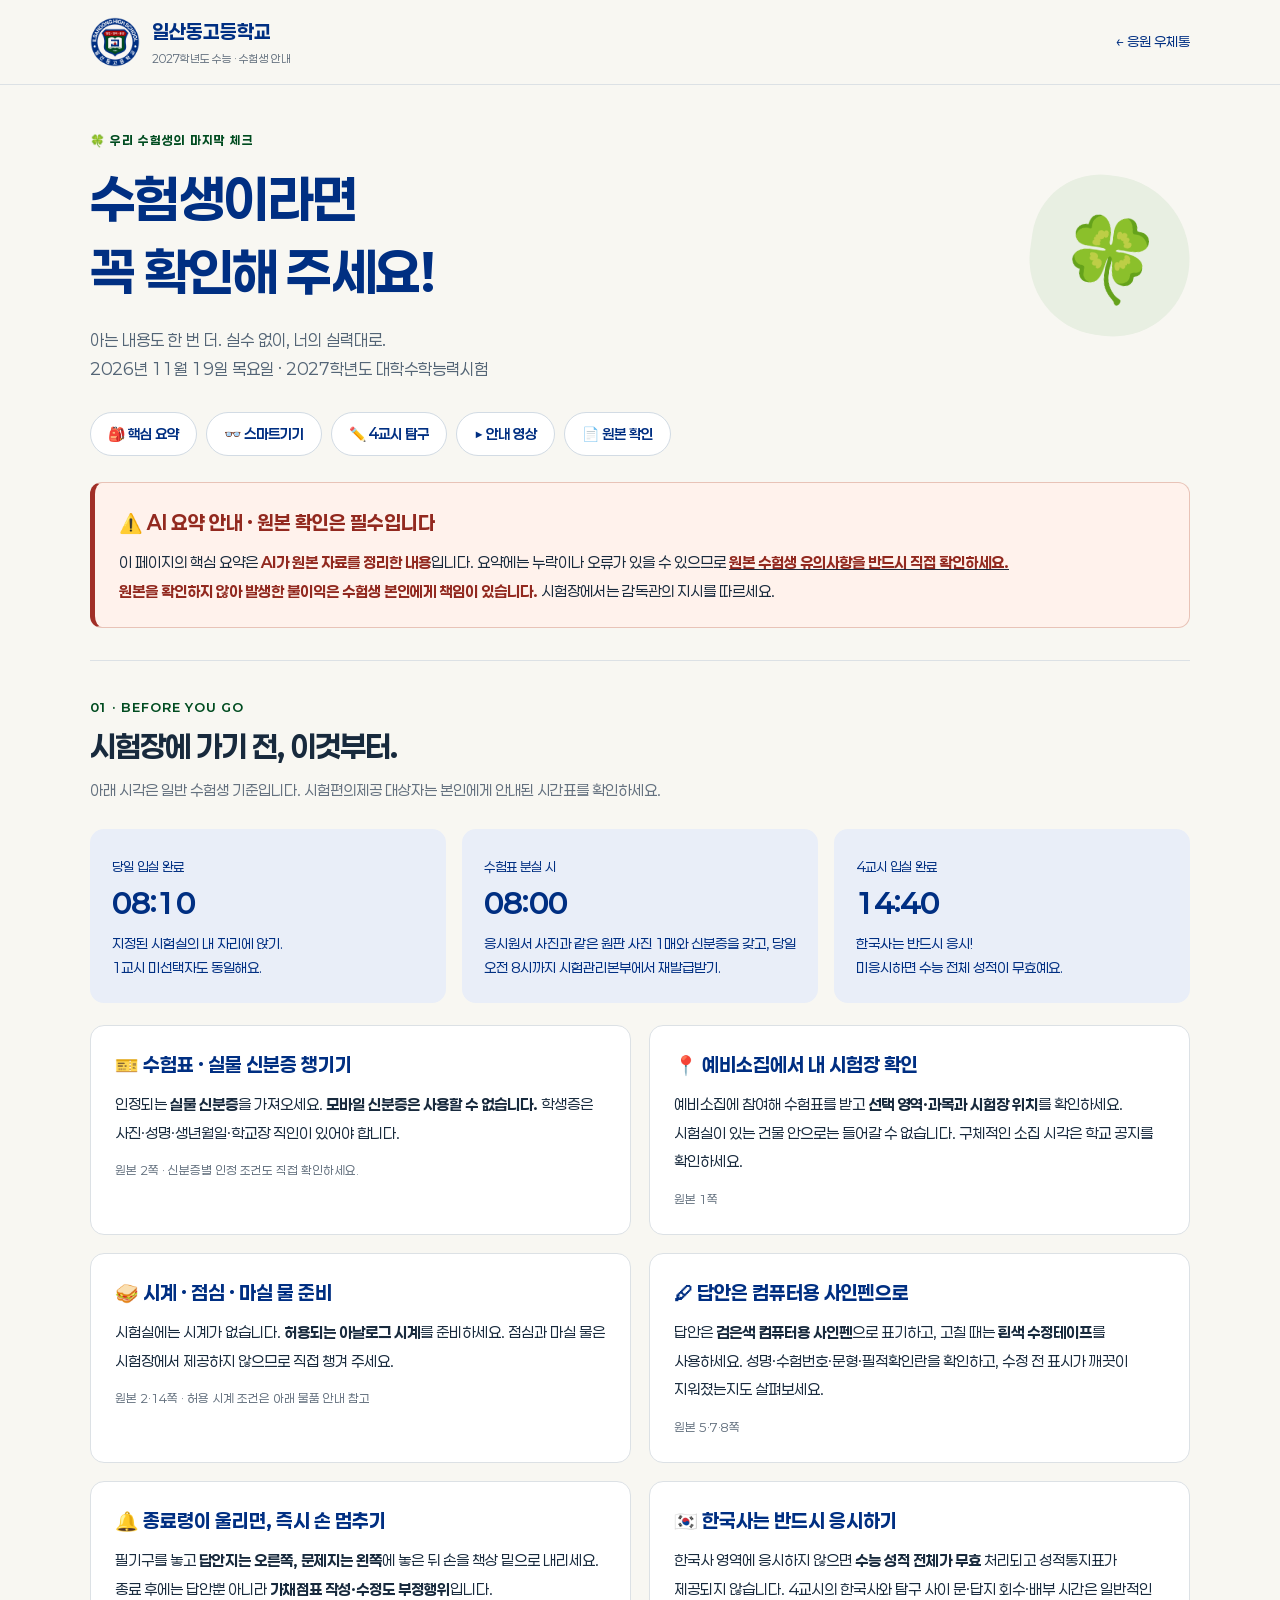
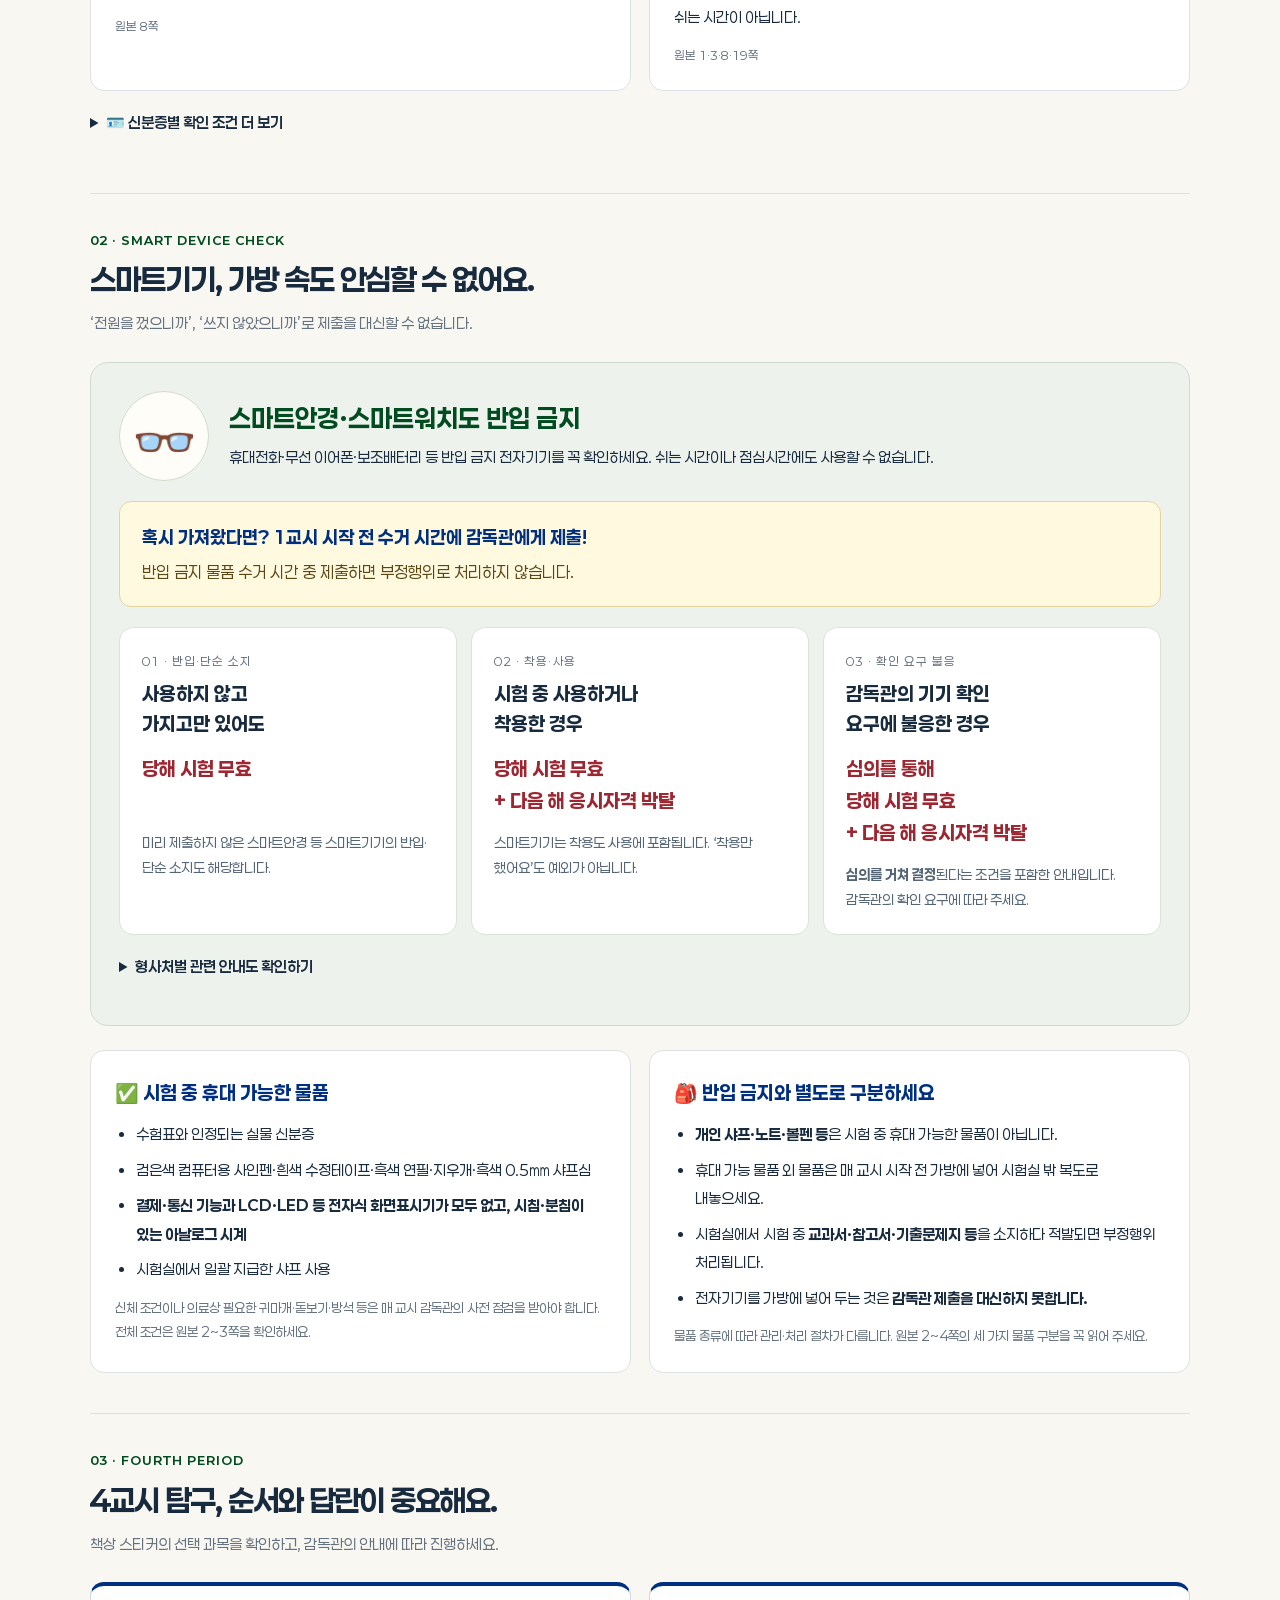
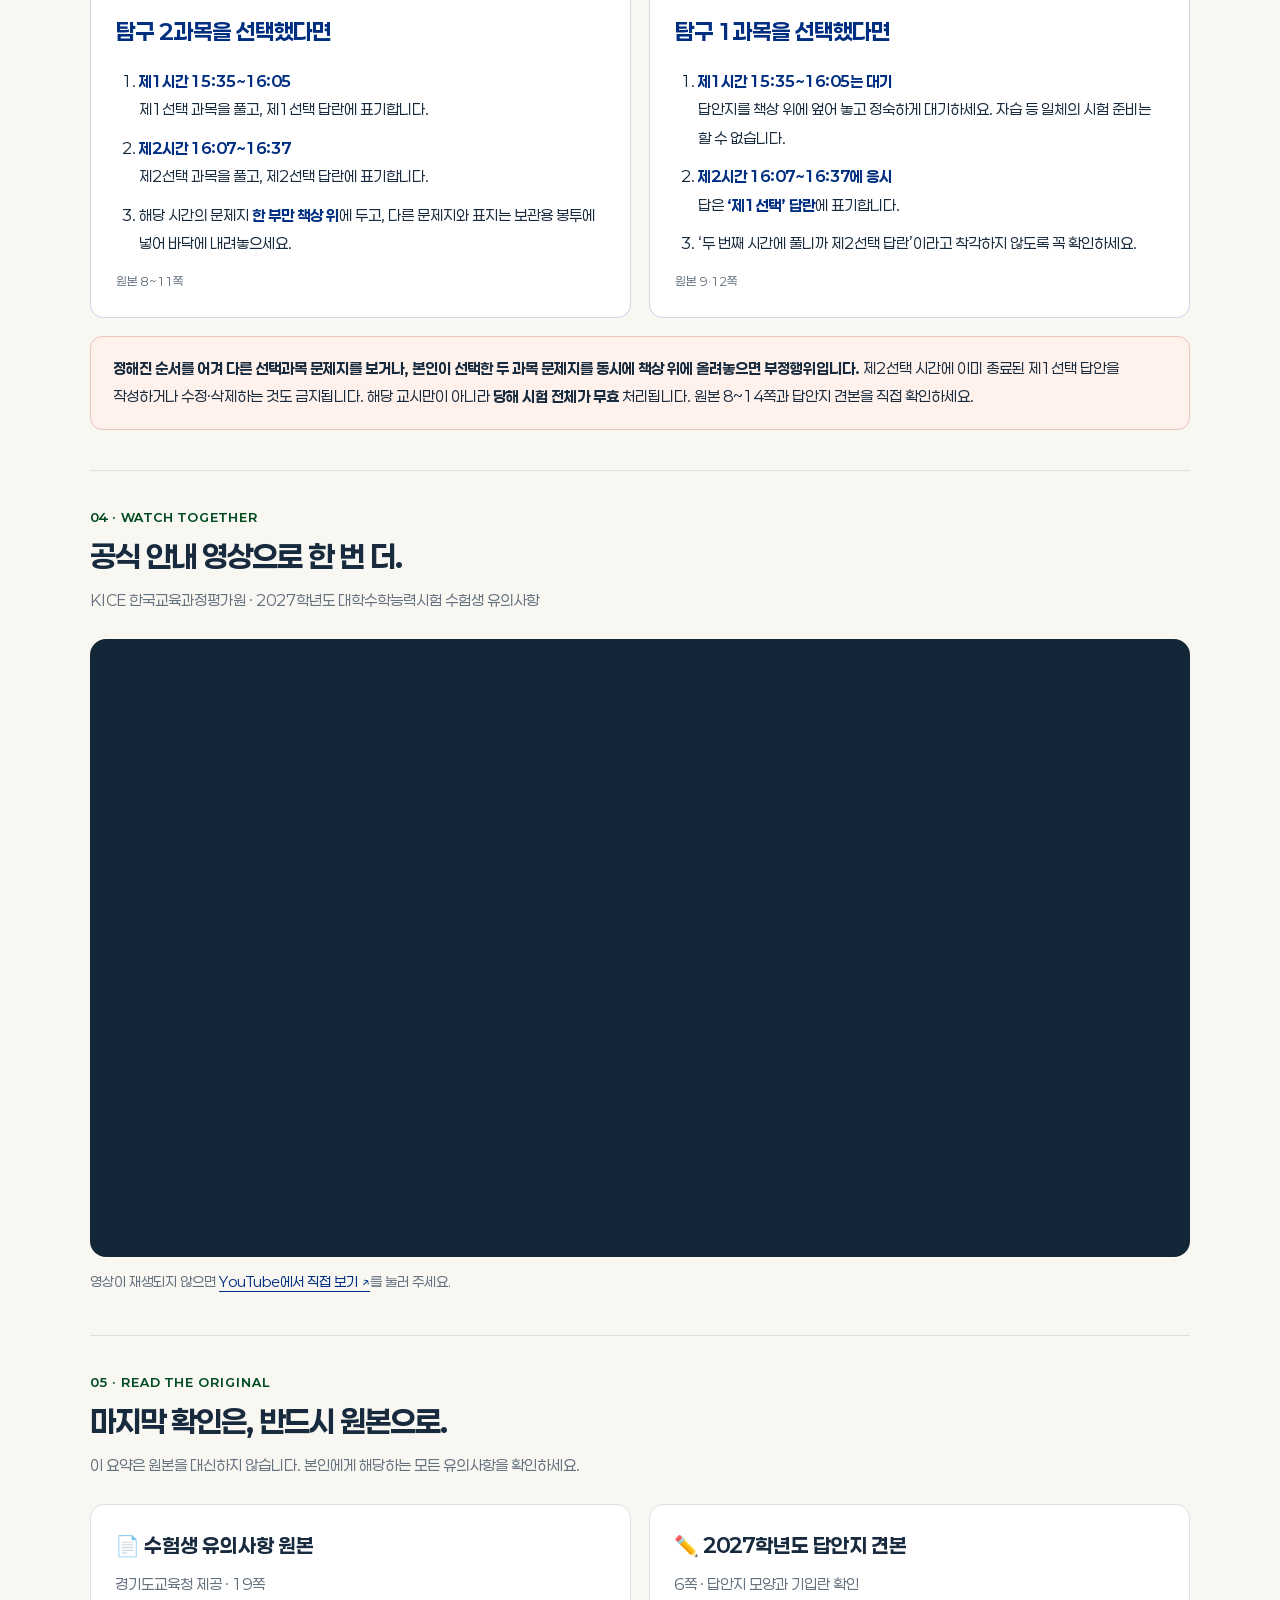
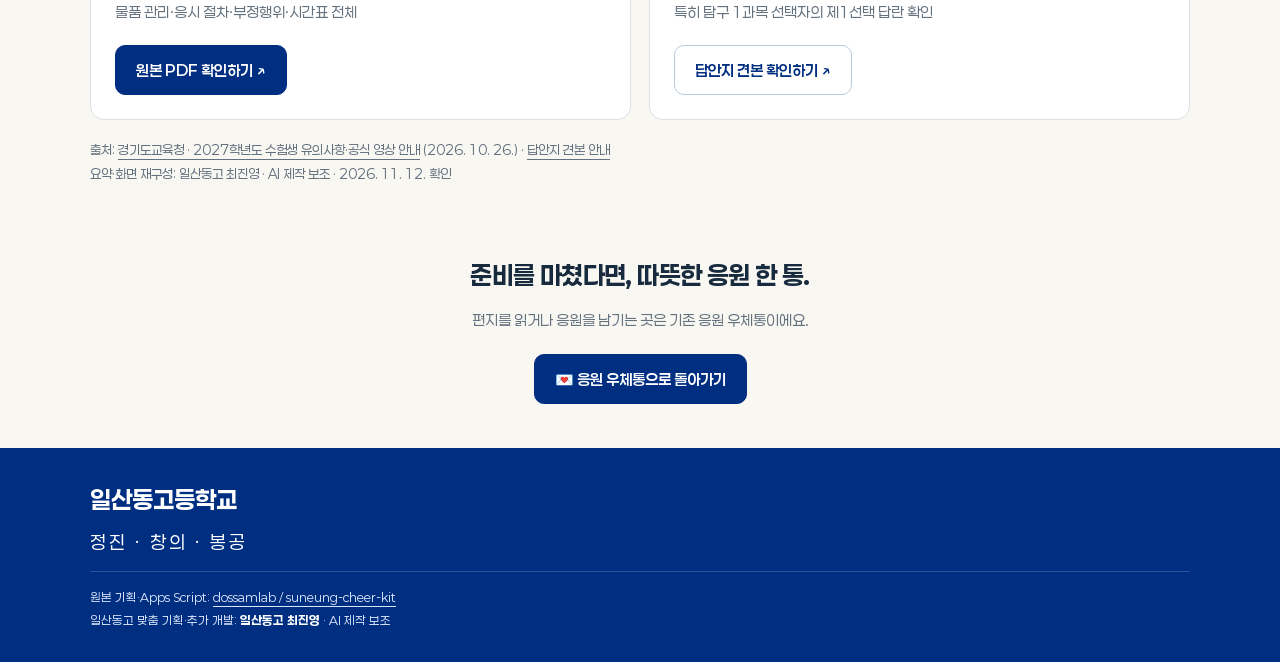
==== exam-guide.html @ 8b26478e "Add student exam precautions and official video Link the homepage to a dedicated student guide with " ====
<!doctype html>
<html lang="ko">
<head>
<meta charset="utf-8"><meta name="viewport" content="width=device-width, initial-scale=1">
<meta name="theme-color" content="#002f82">
<title>수험생이라면 꼭 확인! · 일산동고등학교</title>
<meta name="description" content="2027학년도 수능 핵심 유의사항, 스마트기기 제재 안내, 공식 안내 영상과 원본 자료를 한곳에서 확인하세요.">
<link rel="icon" href="./school-logo.png" type="image/png">
<link rel="stylesheet" href="./assets/fonts.css"><link rel="stylesheet" href="./assets/exam-guide.css">
<link rel="canonical" href="https://lingus12.github.io/isdh_suneung2027/exam-guide.html">
</head>
<body>
<a class="skip" href="#essentials">핵심 유의사항으로 바로 가기</a>
<header><div class="wrap header-inner">
<a class="brand" href="./"><img src="./school-logo.png" width="50" height="50" alt=""><span><strong>일산동고등학교</strong><small>2027학년도 수능 · 수험생 안내</small></span></a>
<a class="back" href="./">← 응원 우체통</a>
</div></header>
<main class="wrap">
<section class="hero" aria-labelledby="guide-title">
<div><p class="eyebrow">🍀 우리 수험생의 마지막 체크</p>
<h1 id="guide-title">수험생이라면<br>꼭 확인해 주세요!</h1>
<p>아는 내용도 한 번 더. 실수 없이, 너의 실력대로.<br>2026년 11월 19일 목요일 · 2027학년도 대학수학능력시험</p></div>
<div class="clover" aria-hidden="true">🍀</div>
</section>
<nav class="jump" aria-label="유의사항 바로가기">
<a href="#essentials">🎒 핵심 요약</a><a href="#devices">👓 스마트기기</a><a href="#inquiry">✏️ 4교시 탐구</a><a href="#video">▶ 안내 영상</a><a href="#originals">📄 원본 확인</a>
</nav>
<aside class="ai-note" role="note">
<h2>⚠️ AI 요약 안내 · 원본 확인은 필수입니다</h2>
<p>이 페이지의 핵심 요약은 <strong>AI가 원본 자료를 정리한 내용</strong>입니다. 요약에는 누락이나 오류가 있을 수 있으므로 <a href="#originals"><strong>원본 수험생 유의사항을 반드시 직접 확인하세요.</strong></a><br>
<strong>원본을 확인하지 않아 발생한 불이익은 수험생 본인에게 책임이 있습니다.</strong> 시험장에서는 감독관의 지시를 따르세요.</p>
</aside>
<section class="section" id="essentials" aria-labelledby="essentials-title">
<div class="section-head"><p class="eyebrow">01 · BEFORE YOU GO</p><h2 id="essentials-title">시험장에 가기 전, 이것부터.</h2><p>아래 시각은 일반 수험생 기준입니다. 시험편의제공 대상자는 본인에게 안내된 시간표를 확인하세요.</p></div>
<div class="time-strip">
<div class="time-card"><small>당일 입실 완료</small><strong>08:10</strong><p>지정된 시험실의 내 자리에 앉기.<br>1교시 미선택자도 동일해요.</p></div>
<div class="time-card"><small>수험표 분실 시</small><strong>08:00</strong><p>응시원서 사진과 같은 원판 사진 1매와 신분증을 갖고, 당일 오전 8시까지 시험관리본부에서 재발급받기.</p></div>
<div class="time-card"><small>4교시 입실 완료</small><strong>14:40</strong><p>한국사는 반드시 응시!<br>미응시하면 수능 전체 성적이 무효예요.</p></div>
</div>
<div class="summary-grid">
<article class="summary-card"><h3>🎫 수험표 · 실물 신분증 챙기기</h3><p>인정되는 <strong>실물 신분증</strong>을 가져오세요. <strong>모바일 신분증은 사용할 수 없습니다.</strong> 학생증은 사진·성명·생년월일·학교장 직인이 있어야 합니다.</p><small class="source">원본 2쪽 · 신분증별 인정 조건도 직접 확인하세요.</small></article>
<article class="summary-card"><h3>📍 예비소집에서 내 시험장 확인</h3><p>예비소집에 참여해 수험표를 받고 <strong>선택 영역·과목과 시험장 위치</strong>를 확인하세요. 시험실이 있는 건물 안으로는 들어갈 수 없습니다. 구체적인 소집 시각은 학교 공지를 확인하세요.</p><small class="source">원본 1쪽</small></article>
<article class="summary-card"><h3>🥪 시계 · 점심 · 마실 물 준비</h3><p>시험실에는 시계가 없습니다. <strong>허용되는 아날로그 시계</strong>를 준비하세요. 점심과 마실 물은 시험장에서 제공하지 않으므로 직접 챙겨 주세요.</p><small class="source">원본 2·14쪽 · 허용 시계 조건은 아래 물품 안내 참고</small></article>
<article class="summary-card"><h3>🖊 답안은 컴퓨터용 사인펜으로</h3><p>답안은 <strong>검은색 컴퓨터용 사인펜</strong>으로 표기하고, 고칠 때는 <strong>흰색 수정테이프</strong>를 사용하세요. 성명·수험번호·문형·필적확인란을 확인하고, 수정 전 표시가 깨끗이 지워졌는지도 살펴보세요.</p><small class="source">원본 5·7·8쪽</small></article>
<article class="summary-card"><h3>🔔 종료령이 울리면, 즉시 손 멈추기</h3><p>필기구를 놓고 <strong>답안지는 오른쪽, 문제지는 왼쪽</strong>에 놓은 뒤 손을 책상 밑으로 내리세요. 종료 후에는 답안뿐 아니라 <strong>가채점표 작성·수정도 부정행위</strong>입니다.</p><small class="source">원본 8쪽</small></article>
<article class="summary-card"><h3>🇰🇷 한국사는 반드시 응시하기</h3><p>한국사 영역에 응시하지 않으면 <strong>수능 성적 전체가 무효</strong> 처리되고 성적통지표가 제공되지 않습니다. 4교시의 한국사와 탐구 사이 문·답지 회수·배부 시간은 일반적인 쉬는 시간이 아닙니다.</p><small class="source">원본 1·3·8·19쪽</small></article>
</div>
<details class="device-detail"><summary>🪪 신분증별 확인 조건 더 보기</summary><p>주민등록증·운전면허증·유효기간 내 청소년증 또는 발급신청확인서·유효기간 내 주민등록증 발급신청확인서 등이 인정됩니다. 여권은 유효기간이 만료되지 않아야 하며, 주민등록번호가 표시되지 않은 여권은 여권정보증명서와 함께 제출해야 합니다. 학생증과 기타 인정 조건은 원본 2쪽을 확인하세요.</p></details>
</section>
<section class="section" id="devices" aria-labelledby="devices-title">
<div class="section-head"><p class="eyebrow">02 · SMART DEVICE CHECK</p><h2 id="devices-title">스마트기기, 가방 속도 안심할 수 없어요.</h2><p>‘전원을 껐으니까’, ‘쓰지 않았으니까’로 제출을 대신할 수 없습니다.</p></div>
<div class="device-box">
<div class="device-lead"><div class="device-icon" aria-hidden="true">👓</div><div><h3>스마트안경·스마트워치도 반입 금지</h3><p>휴대전화·무선 이어폰·보조배터리 등 반입 금지 전자기기를 꼭 확인하세요. 쉬는 시간이나 점심시간에도 사용할 수 없습니다.</p></div></div>
<div class="submit-note"><strong>혹시 가져왔다면? 1교시 시작 전 수거 시간에 감독관에게 제출!</strong>반입 금지 물품 수거 시간 중 제출하면 부정행위로 처리하지 않습니다.</div>
<div class="sanctions">
<article class="sanction"><p class="step">01 · 반입·단순 소지</p><h3>사용하지 않고<br>가지고만 있어도</h3><p class="penalty">당해 시험 무효</p><p>미리 제출하지 않은 스마트안경 등 스마트기기의 반입·단순 소지도 해당합니다.</p></article>
<article class="sanction"><p class="step">02 · 착용·사용</p><h3>시험 중 사용하거나<br>착용한 경우</h3><p class="penalty">당해 시험 무효<br>+ 다음 해 응시자격 박탈</p><p>스마트기기는 착용도 사용에 포함됩니다. ‘착용만 했어요’도 예외가 아닙니다.</p></article>
<article class="sanction"><p class="step">03 · 확인 요구 불응</p><h3>감독관의 기기 확인<br>요구에 불응한 경우</h3><p class="penalty">심의를 통해<br>당해 시험 무효<br>+ 다음 해 응시자격 박탈</p><p><strong>심의를 거쳐 결정</strong>된다는 조건을 포함한 안내입니다. 감독관의 확인 요구에 따라 주세요.</p></article>
</div>
<details class="device-detail"><summary>형사처벌 관련 안내도 확인하기</summary><p>스마트안경·스마트워치 등을 착용하거나 활용하여 부정행위를 한 경우 위계에 의한 공무집행방해 등으로 형사처벌을 받을 수 있으며, 고발·수사의뢰 등 엄정 대응이 예정돼 있습니다. 학교 제공 스마트기기 제재 안내문의 내용을 화면용으로 재구성했습니다.</p></details>
</div>
<div class="items">
<article class="item-panel"><h3>✅ 시험 중 휴대 가능한 물품</h3><ul><li>수험표와 인정되는 실물 신분증</li><li>검은색 컴퓨터용 사인펜·흰색 수정테이프·흑색 연필·지우개·흑색 0.5㎜ 샤프심</li><li><strong>결제·통신 기능과 LCD·LED 등 전자식 화면표시기가 모두 없고, 시침·분침이 있는 아날로그 시계</strong></li><li>시험실에서 일괄 지급한 샤프 사용</li></ul><p class="fine">신체 조건이나 의료상 필요한 귀마개·돋보기·방석 등은 매 교시 감독관의 사전 점검을 받아야 합니다. 전체 조건은 원본 2~3쪽을 확인하세요.</p></article>
<article class="item-panel"><h3>🎒 반입 금지와 별도로 구분하세요</h3><ul><li><strong>개인 샤프·노트·볼펜 등</strong>은 시험 중 휴대 가능한 물품이 아닙니다.</li><li>휴대 가능 물품 외 물품은 매 교시 시작 전 가방에 넣어 시험실 밖 복도로 내놓으세요.</li><li>시험실에서 시험 중 <strong>교과서·참고서·기출문제지 등</strong>을 소지하다 적발되면 부정행위 처리됩니다.</li><li>전자기기를 가방에 넣어 두는 것은 <strong>감독관 제출을 대신하지 못합니다.</strong></li></ul><p class="fine">물품 종류에 따라 관리·처리 절차가 다릅니다. 원본 2~4쪽의 세 가지 물품 구분을 꼭 읽어 주세요.</p></article>
</div>
</section>
<section class="section" id="inquiry" aria-labelledby="inquiry-title">
<div class="section-head"><p class="eyebrow">03 · FOURTH PERIOD</p><h2 id="inquiry-title">4교시 탐구, 순서와 답란이 중요해요.</h2><p>책상 스티커의 선택 과목을 확인하고, 감독관의 안내에 따라 진행하세요.</p></div>
<div class="order-grid">
<article class="order-card"><h3>탐구 2과목을 선택했다면</h3><ol><li><strong>제1시간 15:35~16:05</strong><br>제1선택 과목을 풀고, 제1선택 답란에 표기합니다.</li><li><strong>제2시간 16:07~16:37</strong><br>제2선택 과목을 풀고, 제2선택 답란에 표기합니다.</li><li>해당 시간의 문제지 <strong>한 부만 책상 위</strong>에 두고, 다른 문제지와 표지는 보관용 봉투에 넣어 바닥에 내려놓으세요.</li></ol><small class="source">원본 8~11쪽</small></article>
<article class="order-card"><h3>탐구 1과목을 선택했다면</h3><ol><li><strong>제1시간 15:35~16:05는 대기</strong><br>답안지를 책상 위에 엎어 놓고 정숙하게 대기하세요. 자습 등 일체의 시험 준비는 할 수 없습니다.</li><li><strong>제2시간 16:07~16:37에 응시</strong><br>답은 <strong>‘제1선택’ 답란</strong>에 표기합니다.</li><li>‘두 번째 시간에 풀니까 제2선택 답란’이라고 착각하지 않도록 꼭 확인하세요.</li></ol><small class="source">원본 9·12쪽</small></article>
</div>
<p class="emphasis"><strong>정해진 순서를 어겨 다른 선택과목 문제지를 보거나, 본인이 선택한 두 과목 문제지를 동시에 책상 위에 올려놓으면 부정행위입니다.</strong> 제2선택 시간에 이미 종료된 제1선택 답안을 작성하거나 수정·삭제하는 것도 금지됩니다. 해당 교시만이 아니라 <strong>당해 시험 전체가 무효</strong> 처리됩니다. 원본 8~14쪽과 답안지 견본을 직접 확인하세요.</p>
</section>
<section class="section" id="video" aria-labelledby="video-title">
<div class="section-head"><p class="eyebrow">04 · WATCH TOGETHER</p><h2 id="video-title">공식 안내 영상으로 한 번 더.</h2><p>KICE 한국교육과정평가원 · 2027학년도 대학수학능력시험 수험생 유의사항</p></div>
<div class="video-wrap"><iframe src="https://www.youtube-nocookie.com/embed/2pzVNJaFsfQ" title="한국교육과정평가원 2027학년도 수능 수험생 유의사항 안내 영상" loading="lazy" referrerpolicy="strict-origin-when-cross-origin" allow="encrypted-media; picture-in-picture; fullscreen" allowfullscreen></iframe></div>
<p class="video-note">영상이 재생되지 않으면 <a href="https://www.youtube.com/watch?v=2pzVNJaFsfQ" target="_blank" rel="noopener noreferrer">YouTube에서 직접 보기 ↗</a>를 눌러 주세요.</p>
</section>
<section class="section" id="originals" aria-labelledby="originals-title">
<div class="section-head"><p class="eyebrow">05 · READ THE ORIGINAL</p><h2 id="originals-title">마지막 확인은, 반드시 원본으로.</h2><p>이 요약은 원본을 대신하지 않습니다. 본인에게 해당하는 모든 유의사항을 확인하세요.</p></div>
<div class="original-links">
<article class="original-card"><h3>📄 수험생 유의사항 원본</h3><p>경기도교육청 제공 · 19쪽<br>물품 관리·응시 절차·부정행위·시간표 전체</p><a class="btn" href="./materials/official-guide-2027.pdf" target="_blank" rel="noopener noreferrer">원본 PDF 확인하기 ↗</a></article>
<article class="original-card"><h3>✏️ 2027학년도 답안지 견본</h3><p>6쪽 · 답안지 모양과 기입란 확인<br>특히 탐구 1과목 선택자의 제1선택 답란 확인</p><a class="btn light" href="./materials/answer-sheet-2027.pdf" target="_blank" rel="noopener noreferrer">답안지 견본 확인하기 ↗</a></article>
</div>
<p class="source-link">출처: <a href="https://www.goe.go.kr/goe/na/ntt/selectNttInfo.do?bbsId=2675&amp;mi=10961&amp;nttSn=2379031" target="_blank" rel="noopener noreferrer">경기도교육청 · 2027학년도 수험생 유의사항·공식 영상 안내</a> (2026. 10. 26.) · <a href="https://www.goe.go.kr/goe/na/ntt/selectNttInfo.do?mi=10961&amp;nttSn=2379029" target="_blank" rel="noopener noreferrer">답안지 견본 안내</a><br>요약·화면 재구성: 일산동고 최진영 · AI 제작 보조 · 2026. 11. 12. 확인</p>
</section>
<section class="return" aria-labelledby="return-title"><h2 id="return-title">준비를 마쳤다면, 따뜻한 응원 한 통.</h2><p>편지를 읽거나 응원을 남기는 곳은 기존 응원 우체통이에요.</p><a class="btn" href="./index.html#wall">💌 응원 우체통으로 돌아가기</a></section>
</main>
<footer><div class="wrap"><strong>일산동고등학교</strong><p class="motto">정진 · 창의 · 봉공</p><p class="credit">원본 기획·Apps Script: <a href="https://github.com/dossamlab/suneung-cheer-kit" target="_blank" rel="noopener noreferrer">dossamlab / suneung-cheer-kit</a><br>일산동고 맞춤 기획·추가 개발: <strong>일산동고 최진영</strong> · AI 제작 보조</p></div></footer>
<nav class="bottom-back" aria-label="응원 페이지로 돌아가기"><a class="btn" href="./index.html#wall">💌 기존 응원 우체통으로 돌아가기</a></nav>
</body></html>
---- assets/fonts.css ----
/*
 * KoPubWorld is used only when already installed on the visitor's device.
 * No KoPubWorld font files are redistributed or fetched by this stylesheet.
 *
 * Paperlogy source: https://github.com/Freesentation/paperlogy
 * Pinned upstream commit: 8ef35f53b318c7ca914c52b1b382b9a8bad07a61
 * Copyright 2024 The PAPERLOGY Authors (https://freesentation.blog/paperlogy)
 * SIL Open Font License 1.1: fonts/OFL-Paperlogy.txt
 */
@font-face {
  font-family: "KoPubWorld Local";
  src: local("KoPubWorldDotum Medium"), local("KoPubWorldDotum-Medium"),
       local("KoPubWorldDotum_Pro Medium"), local("KoPubWorldDotum_Pro-Medium"),
       local("KoPubWorld돋움체 Medium"), local("KoPubWorld돋움체_Pro Medium");
  font-style: normal;
  font-weight: 400 500;
  font-display: swap;
}

@font-face {
  font-family: "KoPubWorld Local";
  src: local("KoPubWorldDotum Bold"), local("KoPubWorldDotum-Bold"),
       local("KoPubWorldDotum_Pro Bold"), local("KoPubWorldDotum_Pro-Bold"),
       local("KoPubWorld돋움체 Bold"), local("KoPubWorld돋움체_Pro Bold");
  font-style: normal;
  font-weight: 600 900;
  font-display: swap;
}

@font-face {
  font-family: "Paperlogy";
  src: url("fonts/Paperlogy-4Regular.woff2") format("woff2");
  font-style: normal;
  font-weight: 400;
  font-display: swap;
}

@font-face {
  font-family: "Paperlogy";
  src: url("fonts/Paperlogy-6SemiBold.woff2") format("woff2");
  font-style: normal;
  font-weight: 600;
  font-display: swap;
}

@font-face {
  font-family: "Paperlogy";
  src: url("fonts/Paperlogy-7Bold.woff2") format("woff2");
  font-style: normal;
  font-weight: 700 900;
  font-display: swap;
}

:root {
  --font-body: "KoPubWorld Local", "Paperlogy", -apple-system,
    BlinkMacSystemFont, "Apple SD Gothic Neo", "Malgun Gothic", sans-serif;
  --font-display: "Paperlogy", "KoPubWorld Local", -apple-system,
    BlinkMacSystemFont, "Apple SD Gothic Neo", "Malgun Gothic", sans-serif;
}
---- assets/exam-guide.css ----
*{box-sizing:border-box}html{scroll-behavior:smooth;scroll-padding-top:24px}body{margin:0;background:#f8f7f2;color:#182a3d;font-family:"KoPubWorld Local","Paperlogy","Apple SD Gothic Neo","Malgun Gothic",sans-serif;line-height:1.85;word-break:keep-all}a{color:inherit}h1,h2,h3,p,figure{margin:0}button,a{-webkit-tap-highlight-color:transparent}:focus-visible{outline:3px solid #bb7927;outline-offset:4px}.wrap{width:min(1100px,calc(100% - 48px));margin:auto}.skip{position:absolute;top:-80px;left:16px;background:#002f82;color:white;padding:10px;z-index:10}.skip:focus{top:8px}header{border-bottom:1px solid #dce1e5}.header-inner{min-height:84px;display:flex;align-items:center;justify-content:space-between;gap:16px}.brand{display:flex;align-items:center;gap:12px;text-decoration:none;color:#002f82}.brand img{width:50px;height:50px;object-fit:contain}.brand strong{font-size:19px;display:block}.brand small{font-size:11px;display:block;color:#64717f}.btn{display:inline-flex;align-items:center;justify-content:center;gap:8px;min-height:48px;border:1px solid #002f82;border-radius:10px;padding:12px 20px;text-decoration:none;background:#002f82;color:#fff;font:inherit;font-size:15px;font-weight:600;line-height:1.6}.btn.light{background:transparent;color:#002f82;border-color:#b9c8db}.btn:hover{background:#164b98;color:white}.back{font-size:14px;text-decoration:none;color:#002f82;min-height:44px;display:flex;align-items:center}.hero{padding:44px 0 28px;display:flex;align-items:center;justify-content:space-between;gap:24px}.eyebrow{font-size:12px;color:#004c20;letter-spacing:1px;font-weight:700}.hero h1{font-size:clamp(34px,4.7vw,52px);letter-spacing:-1.6px;line-height:1.4;margin:12px 0 16px;color:#002f82}.hero p:not(.eyebrow){font-size:16px;color:#546576}.clover{font-size:80px;width:160px;height:160px;flex-shrink:0;display:grid;place-items:center;background:#e8efe2;border-radius:45% 55% 50% 50%;transform:rotate(8deg)}.jump{display:flex;flex-wrap:wrap;gap:9px;margin-bottom:26px}.jump a{background:white;border:1px solid #d2dbe4;border-radius:30px;min-height:44px;padding:8px 17px;font-size:14px;font-weight:600;text-decoration:none;color:#002f82}.ai-note{border:1px solid #e8c3b7;border-left:5px solid #a12f27;background:#fff2ec;padding:22px 24px;border-radius:12px;margin-bottom:32px}.ai-note h2{font-size:19px;color:#92291f;margin-bottom:8px}.ai-note p{font-size:15px;line-height:1.9}.ai-note strong{color:#92291f}.section{padding:35px 0 40px;border-top:1px solid #dce1e5}.section-head{margin-bottom:24px}.section-head h2{font-size:30px;letter-spacing:-1px;line-height:1.5;margin:6px 0 8px}.section-head p:not(.eyebrow){font-size:15px;color:#64717f}.time-strip{display:grid;grid-template-columns:repeat(3,minmax(0,1fr));gap:16px;margin-bottom:22px}.time-card{border-radius:14px;padding:22px;background:#e9eef8;color:#002f82}.time-card strong{font-size:28px;display:block;line-height:1.4;margin:3px 0 9px}.time-card small{font-size:13px}.time-card p{font-size:14px;line-height:1.75}.summary-grid{display:grid;grid-template-columns:repeat(2,minmax(0,1fr));gap:18px}.summary-card{background:#fff;border:1px solid #dce1e5;border-radius:14px;padding:24px;min-width:0}.summary-card h3{font-size:19px;color:#002f82;line-height:1.6;margin-bottom:10px}.summary-card p{font-size:15px;line-height:1.9}.source{display:block;font-size:12px;color:#64717f;margin-top:12px}.device-box{background:#edf2ed;border:1px solid #cfdbce;border-radius:18px;padding:28px}.device-lead{display:flex;gap:20px;align-items:center;margin-bottom:20px}.device-icon{font-size:52px;flex-shrink:0;width:90px;height:90px;display:grid;place-items:center;border:1px solid #d0dcc9;border-radius:50%;background:#fffdf8}.device-lead h3{font-size:25px;color:#004c20;line-height:1.5;margin-bottom:6px}.device-lead p{font-size:15px}.submit-note{border-radius:12px;background:#fff9df;border:1px solid #e4d49d;padding:19px 22px;margin-bottom:20px;font-size:16px;color:#5a4714}.submit-note strong{display:block;color:#002f82;font-size:18px;margin-bottom:3px}.sanctions{display:grid;grid-template-columns:repeat(3,minmax(0,1fr));gap:14px}.sanction{padding:22px;background:#fff;border:1px solid #dbe3d8;border-radius:14px}.sanction .step{font-size:12px;color:#64717f;letter-spacing:1px}.sanction h3{font-size:19px;line-height:1.6;margin:7px 0 13px}.penalty{color:#9e2630;font-weight:700;font-size:19px;line-height:1.7;min-height:65px}.sanction p:not(.penalty):not(.step){font-size:14px;color:#546576;margin-top:12px;line-height:1.8}.device-detail{margin-top:18px}.device-detail summary{font-size:15px;min-height:44px;cursor:pointer;display:list-item;font-weight:600}.device-detail p{font-size:14px;color:#546576;margin-top:7px}.items{margin-top:24px;display:grid;grid-template-columns:1fr 1fr;gap:18px}.item-panel{padding:24px;border:1px solid #dce1e5;border-radius:14px;background:white}.item-panel h3{font-size:19px;margin-bottom:10px;color:#002f82}.item-panel ul{margin:0;padding-left:21px;font-size:15px;line-height:1.9}.item-panel li+li{margin-top:7px}.item-panel .fine{font-size:13px;color:#64717f;margin-top:12px}.order-grid{display:grid;grid-template-columns:1fr 1fr;gap:18px}.order-card{border:1px solid #cdd8e5;border-top:4px solid #002f82;border-radius:14px;background:white;padding:25px}.order-card h3{font-size:22px;color:#002f82;margin-bottom:15px}.order-card ol{margin:0;padding-left:23px;font-size:15px;line-height:1.9}.order-card li+li{margin-top:10px}.order-card strong{color:#002f82}.emphasis{margin-top:18px;background:#fff1eb;border:1px solid #e8c7ba;border-radius:12px;padding:18px 22px;font-size:15px}.video-wrap{aspect-ratio:16/9;background:#132739;border-radius:16px;overflow:hidden}.video-wrap iframe{display:block;width:100%;height:100%;border:0}.video-note{font-size:14px;color:#64717f;margin-top:12px}.video-note a{color:#002f82;text-underline-offset:4px}.original-links{display:grid;grid-template-columns:1fr 1fr;gap:18px}.original-card{border:1px solid #dce1e5;border-radius:14px;background:#fff;padding:24px}.original-card h3{font-size:20px;line-height:1.6;margin-bottom:10px}.original-card p{font-size:15px;color:#64717f;margin-bottom:18px}.source-link{font-size:13px;color:#64717f;margin-top:18px;line-height:1.9}.source-link a{text-underline-offset:4px}.return{padding:30px 0 44px;text-align:center}.return h2{font-size:25px;letter-spacing:-.6px;line-height:1.5;margin-bottom:12px}.return p{font-size:15px;color:#64717f;margin-bottom:20px}footer{background:#002f82;color:#d9e4f9;padding:30px 0}footer strong{color:white;font-size:24px}footer .motto{font-size:18px;letter-spacing:3px;margin:3px 0 12px;color:white}footer .credit{border-top:1px solid #ffffff2b;padding-top:14px;font-size:12px;line-height:1.9}footer .credit strong{font-size:12px}footer a{text-underline-offset:4px}.bottom-back{display:none}@media(max-width:750px){.sanctions{grid-template-columns:1fr}.penalty{min-height:0}.sanction{padding:20px}.time-strip{gap:10px}.time-card{padding:16px}.time-card strong{font-size:24px}.hero h1{font-size:38px}.clover{width:110px;height:110px;font-size:60px}.items{grid-template-columns:1fr}.device-box{padding:22px}}@media(max-width:600px){body{padding-bottom:72px}.wrap{width:calc(100% - 36px)}.header-inner{min-height:76px;gap:10px}.brand{gap:9px}.brand img{width:44px;height:44px}.brand strong{font-size:17px}.brand small{font-size:10px}.back{font-size:13px}.hero{padding:28px 0 22px;display:block}.hero h1{font-size:34px;letter-spacing:-1px;margin:10px 0 14px}.hero p:not(.eyebrow){font-size:15px}.clover{display:none}.eyebrow{font-size:11px}.jump{gap:7px;margin-bottom:22px}.jump a{font-size:13px;padding:8px 13px}.ai-note{padding:18px 18px;margin-bottom:24px}.ai-note h2{font-size:18px}.ai-note p{font-size:14px}.section{padding:28px 0 32px}.section-head h2{font-size:27px}.section-head p:not(.eyebrow){font-size:14px}.time-strip{grid-template-columns:1fr}.time-card{display:grid;grid-template-columns:95px 1fr;align-items:center;column-gap:13px;padding:16px 18px}.time-card small{grid-column:1;font-size:12px}.time-card strong{grid-column:1;font-size:24px;margin:0}.time-card p{grid-column:2;grid-row:1/3;font-size:14px}.summary-grid,.order-grid,.original-links{grid-template-columns:1fr}.summary-card,.order-card,.original-card,.item-panel{padding:21px}.summary-card h3{font-size:18px}.summary-card p{font-size:15px}.device-box{padding:19px}.device-lead{gap:12px;align-items:flex-start}.device-icon{width:58px;height:58px;font-size:35px}.device-lead h3{font-size:21px}.device-lead p{font-size:14px}.submit-note{padding:16px;font-size:14px}.submit-note strong{font-size:16px}.sanction h3{font-size:19px}.penalty{font-size:19px}.item-panel li{font-size:14px}.emphasis{padding:17px;font-size:14px}.video-wrap{border-radius:10px}.original-card h3{font-size:19px}.btn{font-size:14px;padding:12px 17px}.return h2{font-size:24px}footer strong{font-size:25px}footer .motto{font-size:18px}.bottom-back{position:fixed;z-index:10;bottom:0;left:0;right:0;display:flex;align-items:center;justify-content:center;background:#fffdf8f7;border-top:1px solid #d0d9e3;padding:9px 18px calc(9px + env(safe-area-inset-bottom,0px));min-height:66px}.bottom-back a{font-size:14px;width:100%;min-height:46px}body{padding-bottom:calc(74px + env(safe-area-inset-bottom,0px))}}@media(prefers-reduced-motion:reduce){html{scroll-behavior:auto}}
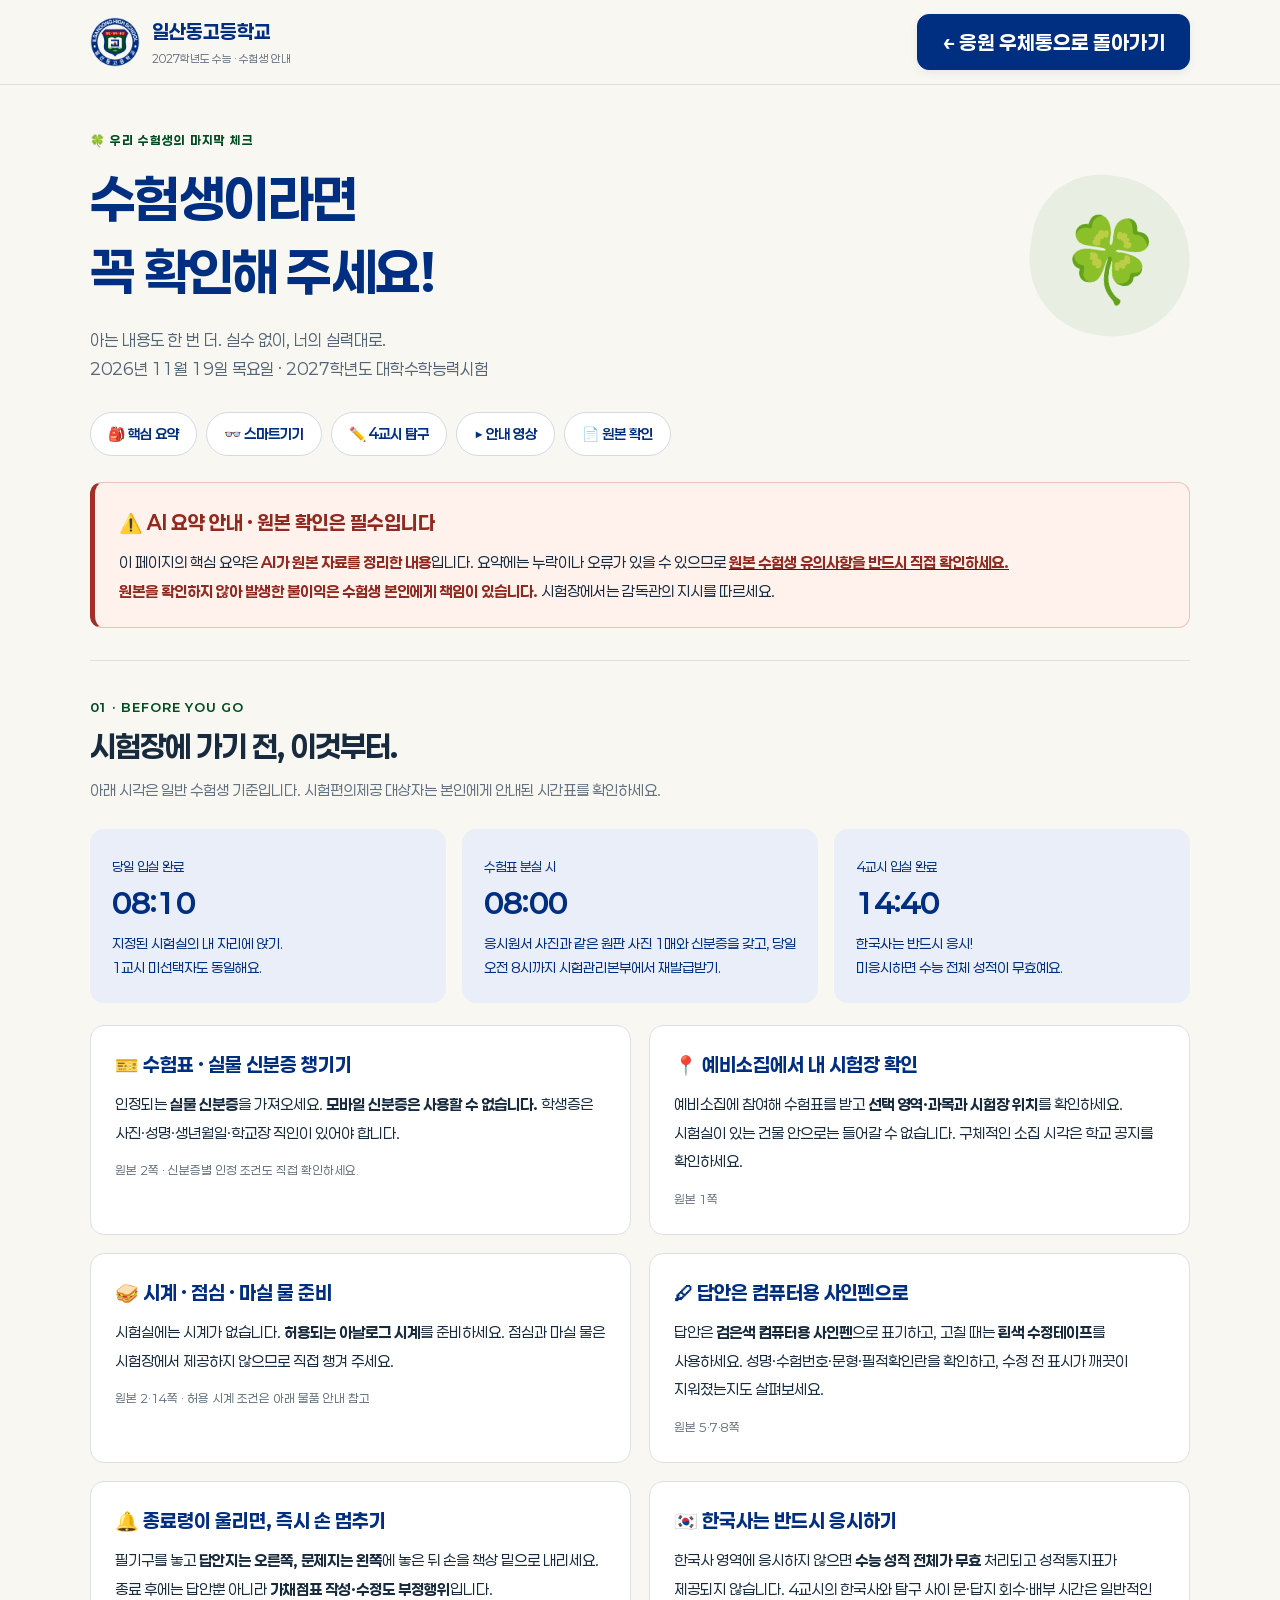
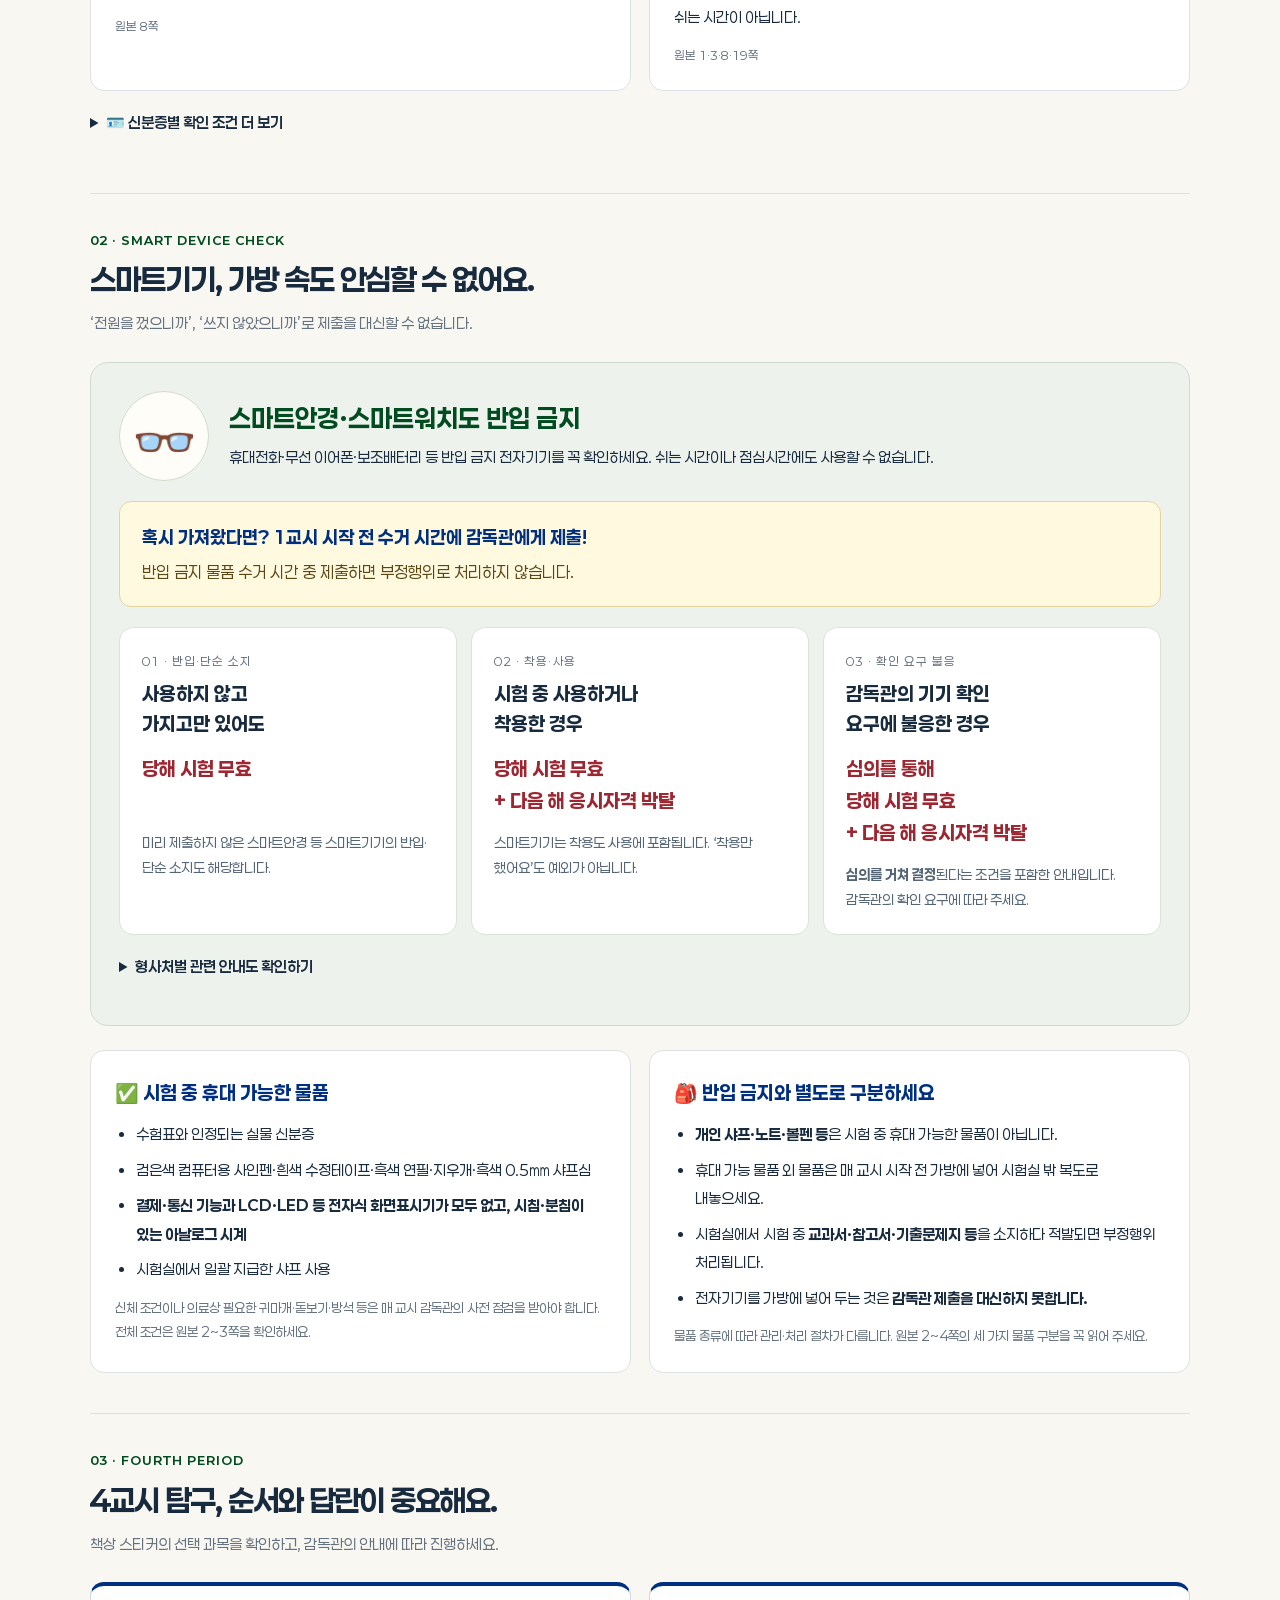
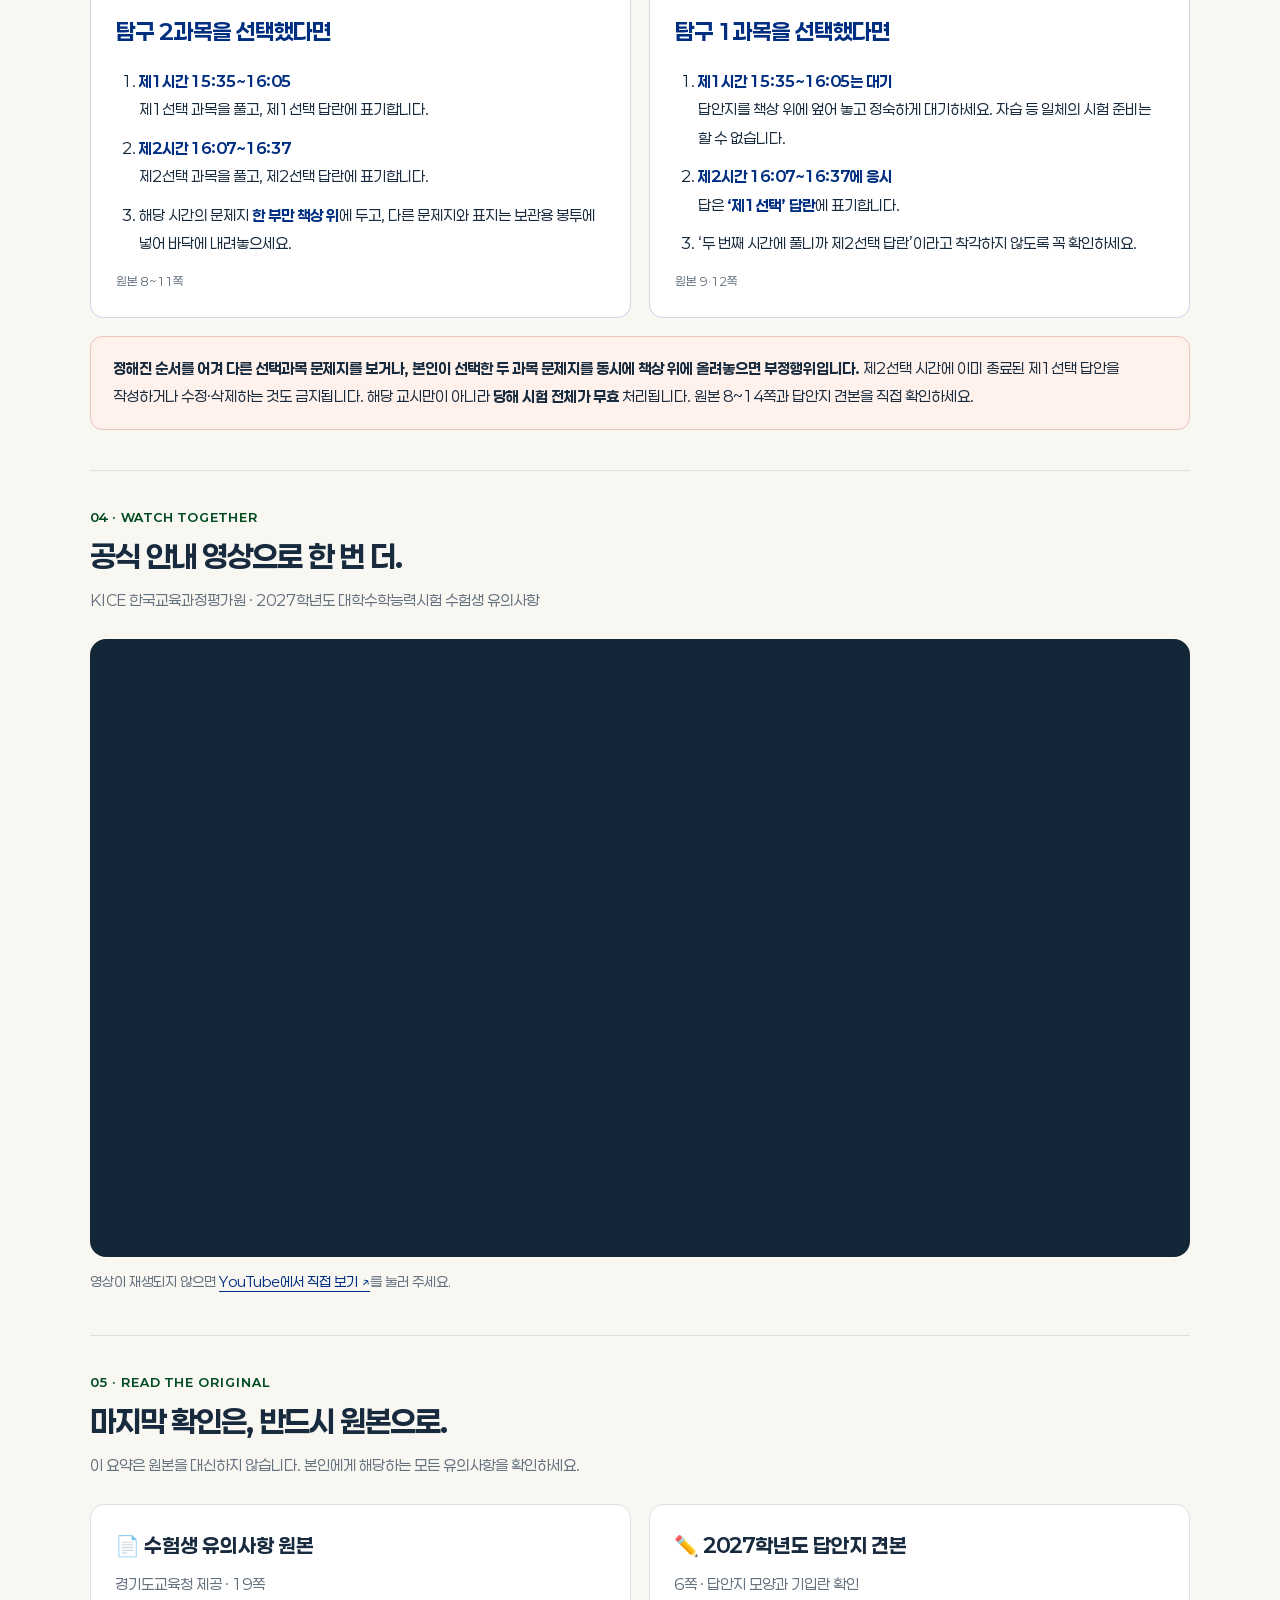
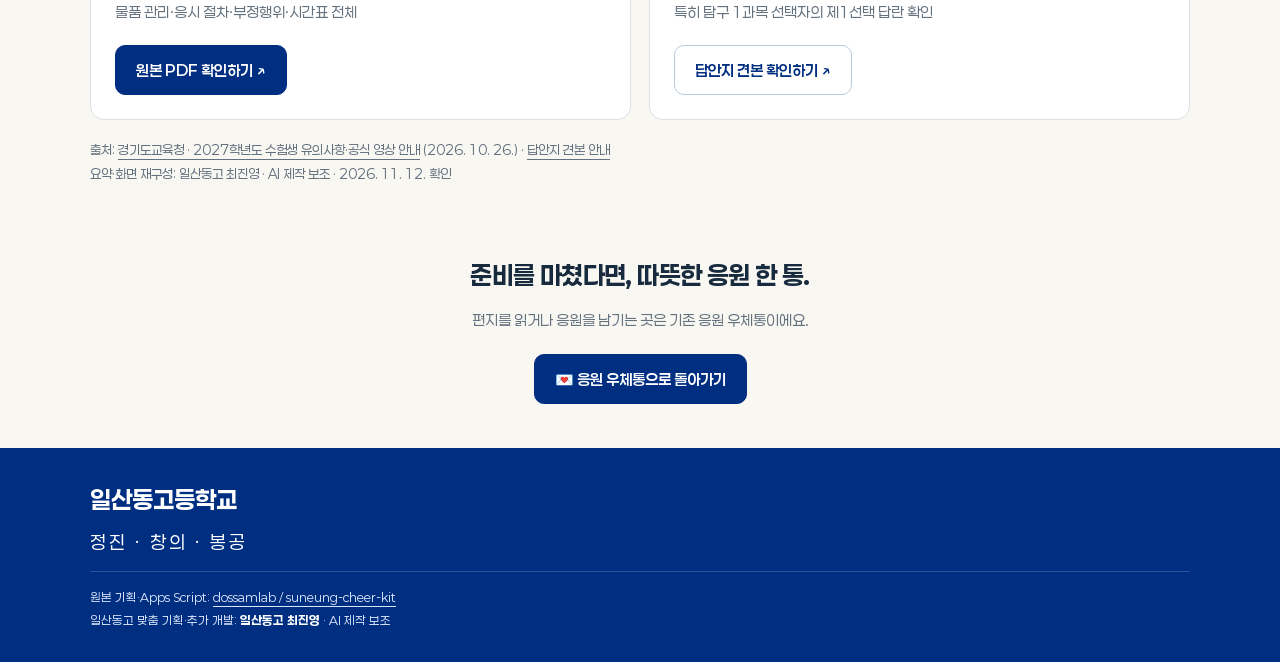
==== commit 40a73b68: "Remove operator-only content from public pages Remove the operator publishing FAQ and sharing/QR sec" ====
--- a/exam-guide.html
+++ b/exam-guide.html
@@ -6,14 +6,14 @@
 <title>수험생이라면 꼭 확인! · 일산동고등학교</title>
 <meta name="description" content="2027학년도 수능 핵심 유의사항, 스마트기기 제재 안내, 공식 안내 영상과 원본 자료를 한곳에서 확인하세요.">
 <link rel="icon" href="./school-logo.png" type="image/png">
-<link rel="stylesheet" href="./assets/fonts.css"><link rel="stylesheet" href="./assets/exam-guide.css">
+<link rel="stylesheet" href="./assets/fonts.css"><link rel="stylesheet" href="./assets/exam-guide.css?v=20261112-public-ui">
 <link rel="canonical" href="https://lingus12.github.io/isdh_suneung2027/exam-guide.html">
 </head>
 <body>
 <a class="skip" href="#essentials">핵심 유의사항으로 바로 가기</a>
 <header><div class="wrap header-inner">
 <a class="brand" href="./"><img src="./school-logo.png" width="50" height="50" alt=""><span><strong>일산동고등학교</strong><small>2027학년도 수능 · 수험생 안내</small></span></a>
-<a class="back" href="./">← 응원 우체통</a>
+<a class="back" href="./">← 응원 우체통으로 돌아가기</a>
 </div></header>
 <main class="wrap">
 <section class="hero" aria-labelledby="guide-title">
--- a/assets/exam-guide.css
+++ b/assets/exam-guide.css
@@ -1 +1,5 @@
-*{box-sizing:border-box}html{scroll-behavior:smooth;scroll-padding-top:24px}body{margin:0;background:#f8f7f2;color:#182a3d;font-family:"KoPubWorld Local","Paperlogy","Apple SD Gothic Neo","Malgun Gothic",sans-serif;line-height:1.85;word-break:keep-all}a{color:inherit}h1,h2,h3,p,figure{margin:0}button,a{-webkit-tap-highlight-color:transparent}:focus-visible{outline:3px solid #bb7927;outline-offset:4px}.wrap{width:min(1100px,calc(100% - 48px));margin:auto}.skip{position:absolute;top:-80px;left:16px;background:#002f82;color:white;padding:10px;z-index:10}.skip:focus{top:8px}header{border-bottom:1px solid #dce1e5}.header-inner{min-height:84px;display:flex;align-items:center;justify-content:space-between;gap:16px}.brand{display:flex;align-items:center;gap:12px;text-decoration:none;color:#002f82}.brand img{width:50px;height:50px;object-fit:contain}.brand strong{font-size:19px;display:block}.brand small{font-size:11px;display:block;color:#64717f}.btn{display:inline-flex;align-items:center;justify-content:center;gap:8px;min-height:48px;border:1px solid #002f82;border-radius:10px;padding:12px 20px;text-decoration:none;background:#002f82;color:#fff;font:inherit;font-size:15px;font-weight:600;line-height:1.6}.btn.light{background:transparent;color:#002f82;border-color:#b9c8db}.btn:hover{background:#164b98;color:white}.back{font-size:14px;text-decoration:none;color:#002f82;min-height:44px;display:flex;align-items:center}.hero{padding:44px 0 28px;display:flex;align-items:center;justify-content:space-between;gap:24px}.eyebrow{font-size:12px;color:#004c20;letter-spacing:1px;font-weight:700}.hero h1{font-size:clamp(34px,4.7vw,52px);letter-spacing:-1.6px;line-height:1.4;margin:12px 0 16px;color:#002f82}.hero p:not(.eyebrow){font-size:16px;color:#546576}.clover{font-size:80px;width:160px;height:160px;flex-shrink:0;display:grid;place-items:center;background:#e8efe2;border-radius:45% 55% 50% 50%;transform:rotate(8deg)}.jump{display:flex;flex-wrap:wrap;gap:9px;margin-bottom:26px}.jump a{background:white;border:1px solid #d2dbe4;border-radius:30px;min-height:44px;padding:8px 17px;font-size:14px;font-weight:600;text-decoration:none;color:#002f82}.ai-note{border:1px solid #e8c3b7;border-left:5px solid #a12f27;background:#fff2ec;padding:22px 24px;border-radius:12px;margin-bottom:32px}.ai-note h2{font-size:19px;color:#92291f;margin-bottom:8px}.ai-note p{font-size:15px;line-height:1.9}.ai-note strong{color:#92291f}.section{padding:35px 0 40px;border-top:1px solid #dce1e5}.section-head{margin-bottom:24px}.section-head h2{font-size:30px;letter-spacing:-1px;line-height:1.5;margin:6px 0 8px}.section-head p:not(.eyebrow){font-size:15px;color:#64717f}.time-strip{display:grid;grid-template-columns:repeat(3,minmax(0,1fr));gap:16px;margin-bottom:22px}.time-card{border-radius:14px;padding:22px;background:#e9eef8;color:#002f82}.time-card strong{font-size:28px;display:block;line-height:1.4;margin:3px 0 9px}.time-card small{font-size:13px}.time-card p{font-size:14px;line-height:1.75}.summary-grid{display:grid;grid-template-columns:repeat(2,minmax(0,1fr));gap:18px}.summary-card{background:#fff;border:1px solid #dce1e5;border-radius:14px;padding:24px;min-width:0}.summary-card h3{font-size:19px;color:#002f82;line-height:1.6;margin-bottom:10px}.summary-card p{font-size:15px;line-height:1.9}.source{display:block;font-size:12px;color:#64717f;margin-top:12px}.device-box{background:#edf2ed;border:1px solid #cfdbce;border-radius:18px;padding:28px}.device-lead{display:flex;gap:20px;align-items:center;margin-bottom:20px}.device-icon{font-size:52px;flex-shrink:0;width:90px;height:90px;display:grid;place-items:center;border:1px solid #d0dcc9;border-radius:50%;background:#fffdf8}.device-lead h3{font-size:25px;color:#004c20;line-height:1.5;margin-bottom:6px}.device-lead p{font-size:15px}.submit-note{border-radius:12px;background:#fff9df;border:1px solid #e4d49d;padding:19px 22px;margin-bottom:20px;font-size:16px;color:#5a4714}.submit-note strong{display:block;color:#002f82;font-size:18px;margin-bottom:3px}.sanctions{display:grid;grid-template-columns:repeat(3,minmax(0,1fr));gap:14px}.sanction{padding:22px;background:#fff;border:1px solid #dbe3d8;border-radius:14px}.sanction .step{font-size:12px;color:#64717f;letter-spacing:1px}.sanction h3{font-size:19px;line-height:1.6;margin:7px 0 13px}.penalty{color:#9e2630;font-weight:700;font-size:19px;line-height:1.7;min-height:65px}.sanction p:not(.penalty):not(.step){font-size:14px;color:#546576;margin-top:12px;line-height:1.8}.device-detail{margin-top:18px}.device-detail summary{font-size:15px;min-height:44px;cursor:pointer;display:list-item;font-weight:600}.device-detail p{font-size:14px;color:#546576;margin-top:7px}.items{margin-top:24px;display:grid;grid-template-columns:1fr 1fr;gap:18px}.item-panel{padding:24px;border:1px solid #dce1e5;border-radius:14px;background:white}.item-panel h3{font-size:19px;margin-bottom:10px;color:#002f82}.item-panel ul{margin:0;padding-left:21px;font-size:15px;line-height:1.9}.item-panel li+li{margin-top:7px}.item-panel .fine{font-size:13px;color:#64717f;margin-top:12px}.order-grid{display:grid;grid-template-columns:1fr 1fr;gap:18px}.order-card{border:1px solid #cdd8e5;border-top:4px solid #002f82;border-radius:14px;background:white;padding:25px}.order-card h3{font-size:22px;color:#002f82;margin-bottom:15px}.order-card ol{margin:0;padding-left:23px;font-size:15px;line-height:1.9}.order-card li+li{margin-top:10px}.order-card strong{color:#002f82}.emphasis{margin-top:18px;background:#fff1eb;border:1px solid #e8c7ba;border-radius:12px;padding:18px 22px;font-size:15px}.video-wrap{aspect-ratio:16/9;background:#132739;border-radius:16px;overflow:hidden}.video-wrap iframe{display:block;width:100%;height:100%;border:0}.video-note{font-size:14px;color:#64717f;margin-top:12px}.video-note a{color:#002f82;text-underline-offset:4px}.original-links{display:grid;grid-template-columns:1fr 1fr;gap:18px}.original-card{border:1px solid #dce1e5;border-radius:14px;background:#fff;padding:24px}.original-card h3{font-size:20px;line-height:1.6;margin-bottom:10px}.original-card p{font-size:15px;color:#64717f;margin-bottom:18px}.source-link{font-size:13px;color:#64717f;margin-top:18px;line-height:1.9}.source-link a{text-underline-offset:4px}.return{padding:30px 0 44px;text-align:center}.return h2{font-size:25px;letter-spacing:-.6px;line-height:1.5;margin-bottom:12px}.return p{font-size:15px;color:#64717f;margin-bottom:20px}footer{background:#002f82;color:#d9e4f9;padding:30px 0}footer strong{color:white;font-size:24px}footer .motto{font-size:18px;letter-spacing:3px;margin:3px 0 12px;color:white}footer .credit{border-top:1px solid #ffffff2b;padding-top:14px;font-size:12px;line-height:1.9}footer .credit strong{font-size:12px}footer a{text-underline-offset:4px}.bottom-back{display:none}@media(max-width:750px){.sanctions{grid-template-columns:1fr}.penalty{min-height:0}.sanction{padding:20px}.time-strip{gap:10px}.time-card{padding:16px}.time-card strong{font-size:24px}.hero h1{font-size:38px}.clover{width:110px;height:110px;font-size:60px}.items{grid-template-columns:1fr}.device-box{padding:22px}}@media(max-width:600px){body{padding-bottom:72px}.wrap{width:calc(100% - 36px)}.header-inner{min-height:76px;gap:10px}.brand{gap:9px}.brand img{width:44px;height:44px}.brand strong{font-size:17px}.brand small{font-size:10px}.back{font-size:13px}.hero{padding:28px 0 22px;display:block}.hero h1{font-size:34px;letter-spacing:-1px;margin:10px 0 14px}.hero p:not(.eyebrow){font-size:15px}.clover{display:none}.eyebrow{font-size:11px}.jump{gap:7px;margin-bottom:22px}.jump a{font-size:13px;padding:8px 13px}.ai-note{padding:18px 18px;margin-bottom:24px}.ai-note h2{font-size:18px}.ai-note p{font-size:14px}.section{padding:28px 0 32px}.section-head h2{font-size:27px}.section-head p:not(.eyebrow){font-size:14px}.time-strip{grid-template-columns:1fr}.time-card{display:grid;grid-template-columns:95px 1fr;align-items:center;column-gap:13px;padding:16px 18px}.time-card small{grid-column:1;font-size:12px}.time-card strong{grid-column:1;font-size:24px;margin:0}.time-card p{grid-column:2;grid-row:1/3;font-size:14px}.summary-grid,.order-grid,.original-links{grid-template-columns:1fr}.summary-card,.order-card,.original-card,.item-panel{padding:21px}.summary-card h3{font-size:18px}.summary-card p{font-size:15px}.device-box{padding:19px}.device-lead{gap:12px;align-items:flex-start}.device-icon{width:58px;height:58px;font-size:35px}.device-lead h3{font-size:21px}.device-lead p{font-size:14px}.submit-note{padding:16px;font-size:14px}.submit-note strong{font-size:16px}.sanction h3{font-size:19px}.penalty{font-size:19px}.item-panel li{font-size:14px}.emphasis{padding:17px;font-size:14px}.video-wrap{border-radius:10px}.original-card h3{font-size:19px}.btn{font-size:14px;padding:12px 17px}.return h2{font-size:24px}footer strong{font-size:25px}footer .motto{font-size:18px}.bottom-back{position:fixed;z-index:10;bottom:0;left:0;right:0;display:flex;align-items:center;justify-content:center;background:#fffdf8f7;border-top:1px solid #d0d9e3;padding:9px 18px calc(9px + env(safe-area-inset-bottom,0px));min-height:66px}.bottom-back a{font-size:14px;width:100%;min-height:46px}body{padding-bottom:calc(74px + env(safe-area-inset-bottom,0px))}}@media(prefers-reduced-motion:reduce){html{scroll-behavior:auto}}+*{box-sizing:border-box}html{scroll-behavior:smooth;scroll-padding-top:24px}body{margin:0;background:#f8f7f2;color:#182a3d;font-family:"KoPubWorld Local","Paperlogy","Apple SD Gothic Neo","Malgun Gothic",sans-serif;line-height:1.85;word-break:keep-all}a{color:inherit}h1,h2,h3,p,figure{margin:0}button,a{-webkit-tap-highlight-color:transparent}:focus-visible{outline:3px solid #bb7927;outline-offset:4px}.wrap{width:min(1100px,calc(100% - 48px));margin:auto}.skip{position:absolute;top:-80px;left:16px;background:#002f82;color:white;padding:10px;z-index:10}.skip:focus{top:8px}header{border-bottom:1px solid #dce1e5}.header-inner{min-height:84px;display:flex;align-items:center;justify-content:space-between;gap:16px}.brand{display:flex;align-items:center;gap:12px;text-decoration:none;color:#002f82}.brand img{width:50px;height:50px;object-fit:contain}.brand strong{font-size:19px;display:block}.brand small{font-size:11px;display:block;color:#64717f}.btn{display:inline-flex;align-items:center;justify-content:center;gap:8px;min-height:48px;border:1px solid #002f82;border-radius:10px;padding:12px 20px;text-decoration:none;background:#002f82;color:#fff;font:inherit;font-size:15px;font-weight:600;line-height:1.6}.btn.light{background:transparent;color:#002f82;border-color:#b9c8db}.btn:hover{background:#164b98;color:white}.back{font-size:14px;text-decoration:none;color:#002f82;min-height:44px;display:flex;align-items:center}.hero{padding:44px 0 28px;display:flex;align-items:center;justify-content:space-between;gap:24px}.eyebrow{font-size:12px;color:#004c20;letter-spacing:1px;font-weight:700}.hero h1{font-size:clamp(34px,4.7vw,52px);letter-spacing:-1.6px;line-height:1.4;margin:12px 0 16px;color:#002f82}.hero p:not(.eyebrow){font-size:16px;color:#546576}.clover{font-size:80px;width:160px;height:160px;flex-shrink:0;display:grid;place-items:center;background:#e8efe2;border-radius:45% 55% 50% 50%;transform:rotate(8deg)}.jump{display:flex;flex-wrap:wrap;gap:9px;margin-bottom:26px}.jump a{background:white;border:1px solid #d2dbe4;border-radius:30px;min-height:44px;padding:8px 17px;font-size:14px;font-weight:600;text-decoration:none;color:#002f82}.ai-note{border:1px solid #e8c3b7;border-left:5px solid #a12f27;background:#fff2ec;padding:22px 24px;border-radius:12px;margin-bottom:32px}.ai-note h2{font-size:19px;color:#92291f;margin-bottom:8px}.ai-note p{font-size:15px;line-height:1.9}.ai-note strong{color:#92291f}.section{padding:35px 0 40px;border-top:1px solid #dce1e5}.section-head{margin-bottom:24px}.section-head h2{font-size:30px;letter-spacing:-1px;line-height:1.5;margin:6px 0 8px}.section-head p:not(.eyebrow){font-size:15px;color:#64717f}.time-strip{display:grid;grid-template-columns:repeat(3,minmax(0,1fr));gap:16px;margin-bottom:22px}.time-card{border-radius:14px;padding:22px;background:#e9eef8;color:#002f82}.time-card strong{font-size:28px;display:block;line-height:1.4;margin:3px 0 9px}.time-card small{font-size:13px}.time-card p{font-size:14px;line-height:1.75}.summary-grid{display:grid;grid-template-columns:repeat(2,minmax(0,1fr));gap:18px}.summary-card{background:#fff;border:1px solid #dce1e5;border-radius:14px;padding:24px;min-width:0}.summary-card h3{font-size:19px;color:#002f82;line-height:1.6;margin-bottom:10px}.summary-card p{font-size:15px;line-height:1.9}.source{display:block;font-size:12px;color:#64717f;margin-top:12px}.device-box{background:#edf2ed;border:1px solid #cfdbce;border-radius:18px;padding:28px}.device-lead{display:flex;gap:20px;align-items:center;margin-bottom:20px}.device-icon{font-size:52px;flex-shrink:0;width:90px;height:90px;display:grid;place-items:center;border:1px solid #d0dcc9;border-radius:50%;background:#fffdf8}.device-lead h3{font-size:25px;color:#004c20;line-height:1.5;margin-bottom:6px}.device-lead p{font-size:15px}.submit-note{border-radius:12px;background:#fff9df;border:1px solid #e4d49d;padding:19px 22px;margin-bottom:20px;font-size:16px;color:#5a4714}.submit-note strong{display:block;color:#002f82;font-size:18px;margin-bottom:3px}.sanctions{display:grid;grid-template-columns:repeat(3,minmax(0,1fr));gap:14px}.sanction{padding:22px;background:#fff;border:1px solid #dbe3d8;border-radius:14px}.sanction .step{font-size:12px;color:#64717f;letter-spacing:1px}.sanction h3{font-size:19px;line-height:1.6;margin:7px 0 13px}.penalty{color:#9e2630;font-weight:700;font-size:19px;line-height:1.7;min-height:65px}.sanction p:not(.penalty):not(.step){font-size:14px;color:#546576;margin-top:12px;line-height:1.8}.device-detail{margin-top:18px}.device-detail summary{font-size:15px;min-height:44px;cursor:pointer;display:list-item;font-weight:600}.device-detail p{font-size:14px;color:#546576;margin-top:7px}.items{margin-top:24px;display:grid;grid-template-columns:1fr 1fr;gap:18px}.item-panel{padding:24px;border:1px solid #dce1e5;border-radius:14px;background:white}.item-panel h3{font-size:19px;margin-bottom:10px;color:#002f82}.item-panel ul{margin:0;padding-left:21px;font-size:15px;line-height:1.9}.item-panel li+li{margin-top:7px}.item-panel .fine{font-size:13px;color:#64717f;margin-top:12px}.order-grid{display:grid;grid-template-columns:1fr 1fr;gap:18px}.order-card{border:1px solid #cdd8e5;border-top:4px solid #002f82;border-radius:14px;background:white;padding:25px}.order-card h3{font-size:22px;color:#002f82;margin-bottom:15px}.order-card ol{margin:0;padding-left:23px;font-size:15px;line-height:1.9}.order-card li+li{margin-top:10px}.order-card strong{color:#002f82}.emphasis{margin-top:18px;background:#fff1eb;border:1px solid #e8c7ba;border-radius:12px;padding:18px 22px;font-size:15px}.video-wrap{aspect-ratio:16/9;background:#132739;border-radius:16px;overflow:hidden}.video-wrap iframe{display:block;width:100%;height:100%;border:0}.video-note{font-size:14px;color:#64717f;margin-top:12px}.video-note a{color:#002f82;text-underline-offset:4px}.original-links{display:grid;grid-template-columns:1fr 1fr;gap:18px}.original-card{border:1px solid #dce1e5;border-radius:14px;background:#fff;padding:24px}.original-card h3{font-size:20px;line-height:1.6;margin-bottom:10px}.original-card p{font-size:15px;color:#64717f;margin-bottom:18px}.source-link{font-size:13px;color:#64717f;margin-top:18px;line-height:1.9}.source-link a{text-underline-offset:4px}.return{padding:30px 0 44px;text-align:center}.return h2{font-size:25px;letter-spacing:-.6px;line-height:1.5;margin-bottom:12px}.return p{font-size:15px;color:#64717f;margin-bottom:20px}footer{background:#002f82;color:#d9e4f9;padding:30px 0}footer strong{color:white;font-size:24px}footer .motto{font-size:18px;letter-spacing:3px;margin:3px 0 12px;color:white}footer .credit{border-top:1px solid #ffffff2b;padding-top:14px;font-size:12px;line-height:1.9}footer .credit strong{font-size:12px}footer a{text-underline-offset:4px}.bottom-back{display:none}@media(max-width:750px){.sanctions{grid-template-columns:1fr}.penalty{min-height:0}.sanction{padding:20px}.time-strip{gap:10px}.time-card{padding:16px}.time-card strong{font-size:24px}.hero h1{font-size:38px}.clover{width:110px;height:110px;font-size:60px}.items{grid-template-columns:1fr}.device-box{padding:22px}}@media(max-width:600px){body{padding-bottom:72px}.wrap{width:calc(100% - 36px)}.header-inner{min-height:76px;gap:10px}.brand{gap:9px}.brand img{width:44px;height:44px}.brand strong{font-size:17px}.brand small{font-size:10px}.back{font-size:13px}.hero{padding:28px 0 22px;display:block}.hero h1{font-size:34px;letter-spacing:-1px;margin:10px 0 14px}.hero p:not(.eyebrow){font-size:15px}.clover{display:none}.eyebrow{font-size:11px}.jump{gap:7px;margin-bottom:22px}.jump a{font-size:13px;padding:8px 13px}.ai-note{padding:18px 18px;margin-bottom:24px}.ai-note h2{font-size:18px}.ai-note p{font-size:14px}.section{padding:28px 0 32px}.section-head h2{font-size:27px}.section-head p:not(.eyebrow){font-size:14px}.time-strip{grid-template-columns:1fr}.time-card{display:grid;grid-template-columns:95px 1fr;align-items:center;column-gap:13px;padding:16px 18px}.time-card small{grid-column:1;font-size:12px}.time-card strong{grid-column:1;font-size:24px;margin:0}.time-card p{grid-column:2;grid-row:1/3;font-size:14px}.summary-grid,.order-grid,.original-links{grid-template-columns:1fr}.summary-card,.order-card,.original-card,.item-panel{padding:21px}.summary-card h3{font-size:18px}.summary-card p{font-size:15px}.device-box{padding:19px}.device-lead{gap:12px;align-items:flex-start}.device-icon{width:58px;height:58px;font-size:35px}.device-lead h3{font-size:21px}.device-lead p{font-size:14px}.submit-note{padding:16px;font-size:14px}.submit-note strong{font-size:16px}.sanction h3{font-size:19px}.penalty{font-size:19px}.item-panel li{font-size:14px}.emphasis{padding:17px;font-size:14px}.video-wrap{border-radius:10px}.original-card h3{font-size:19px}.btn{font-size:14px;padding:12px 17px}.return h2{font-size:24px}footer strong{font-size:25px}footer .motto{font-size:18px}.bottom-back{position:fixed;z-index:10;bottom:0;left:0;right:0;display:flex;align-items:center;justify-content:center;background:#fffdf8f7;border-top:1px solid #d0d9e3;padding:9px 18px calc(9px + env(safe-area-inset-bottom,0px));min-height:66px}.bottom-back a{font-size:14px;width:100%;min-height:46px}body{padding-bottom:calc(74px + env(safe-area-inset-bottom,0px))}}@media(prefers-reduced-motion:reduce){html{scroll-behavior:auto}}
+/* 상단의 응원 우체통 이동 버튼을 크게 표시합니다. */
+.back{min-height:56px;padding:12px 24px;border:1px solid #002f82;border-radius:12px;background:#002f82;color:#fff;font-size:20px;font-weight:700;line-height:1.5;justify-content:center;text-align:center;box-shadow:0 3px 9px #002f8214}
+.back:hover{background:#164b98}
+@media(max-width:750px){.header-inner{flex-wrap:wrap;justify-content:flex-start;padding:14px 0;gap:12px}.back{width:100%;min-height:52px;padding:12px 16px;font-size:18px}}
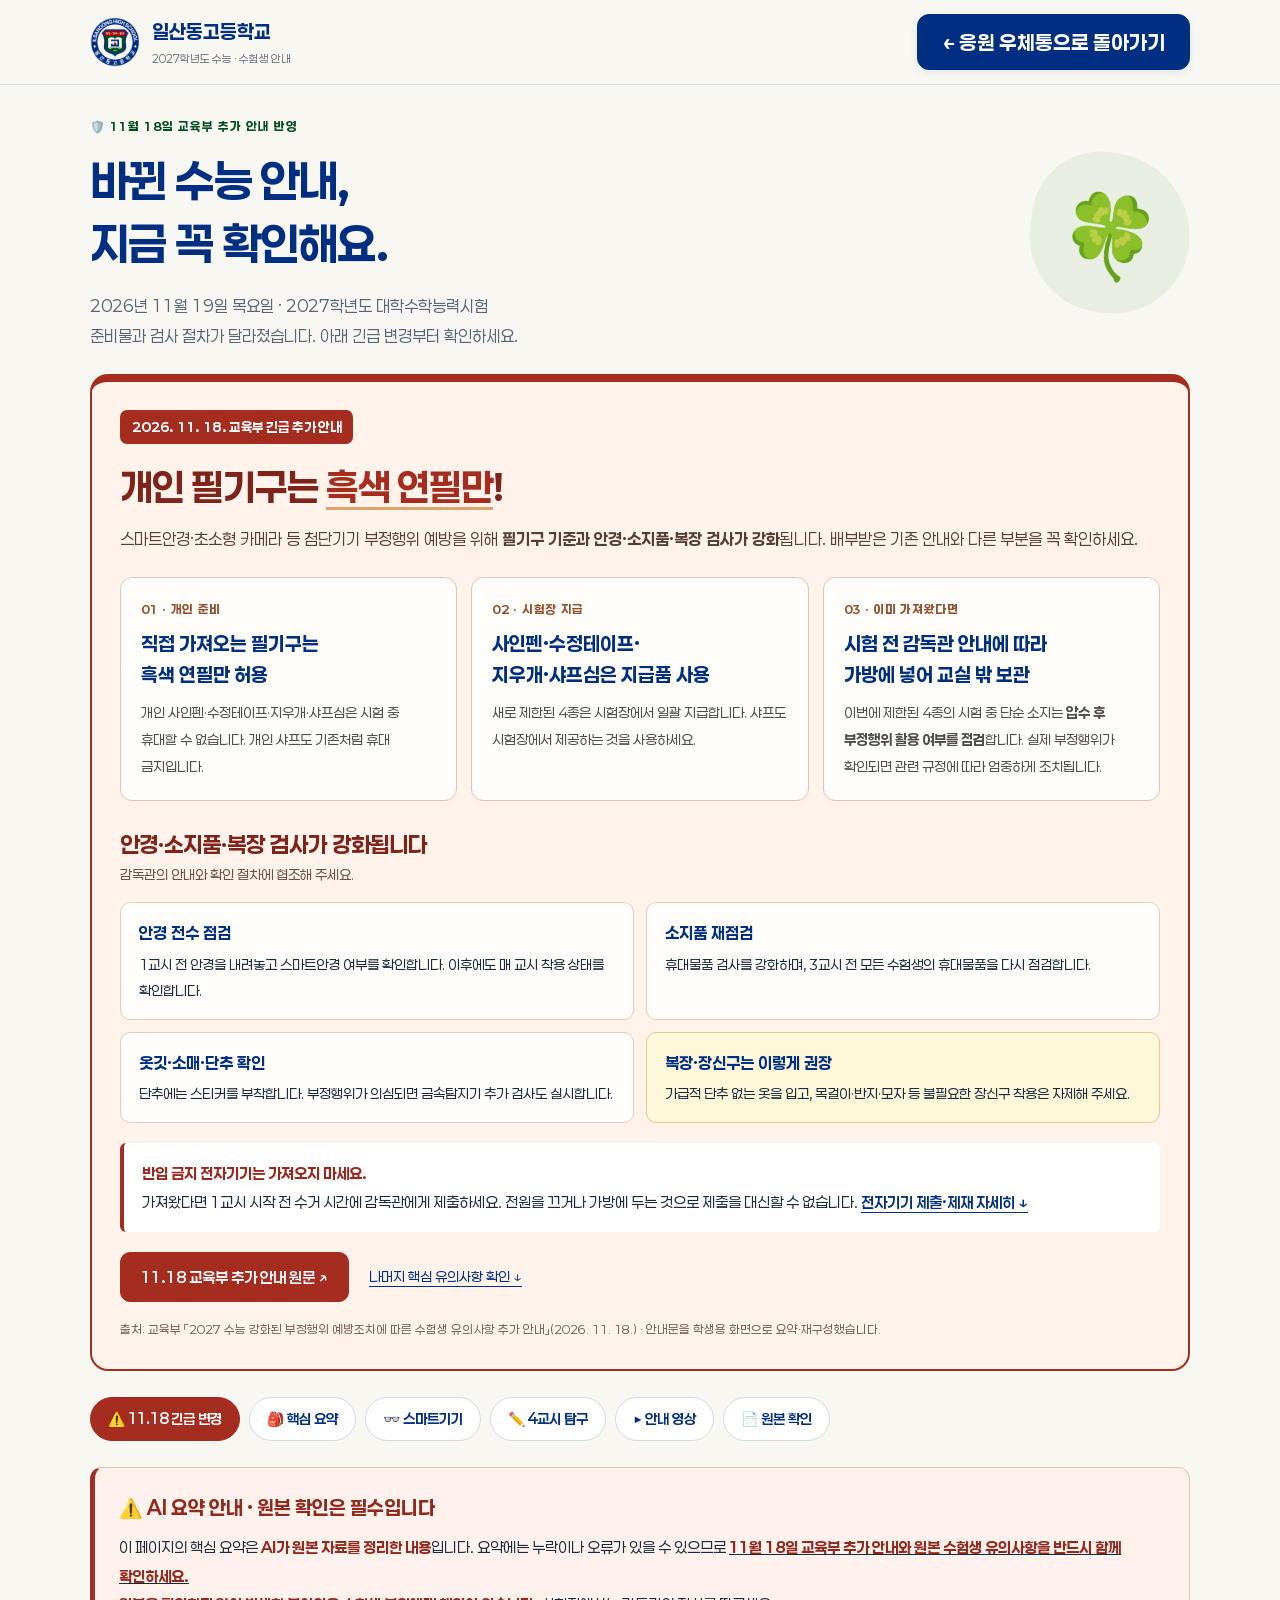
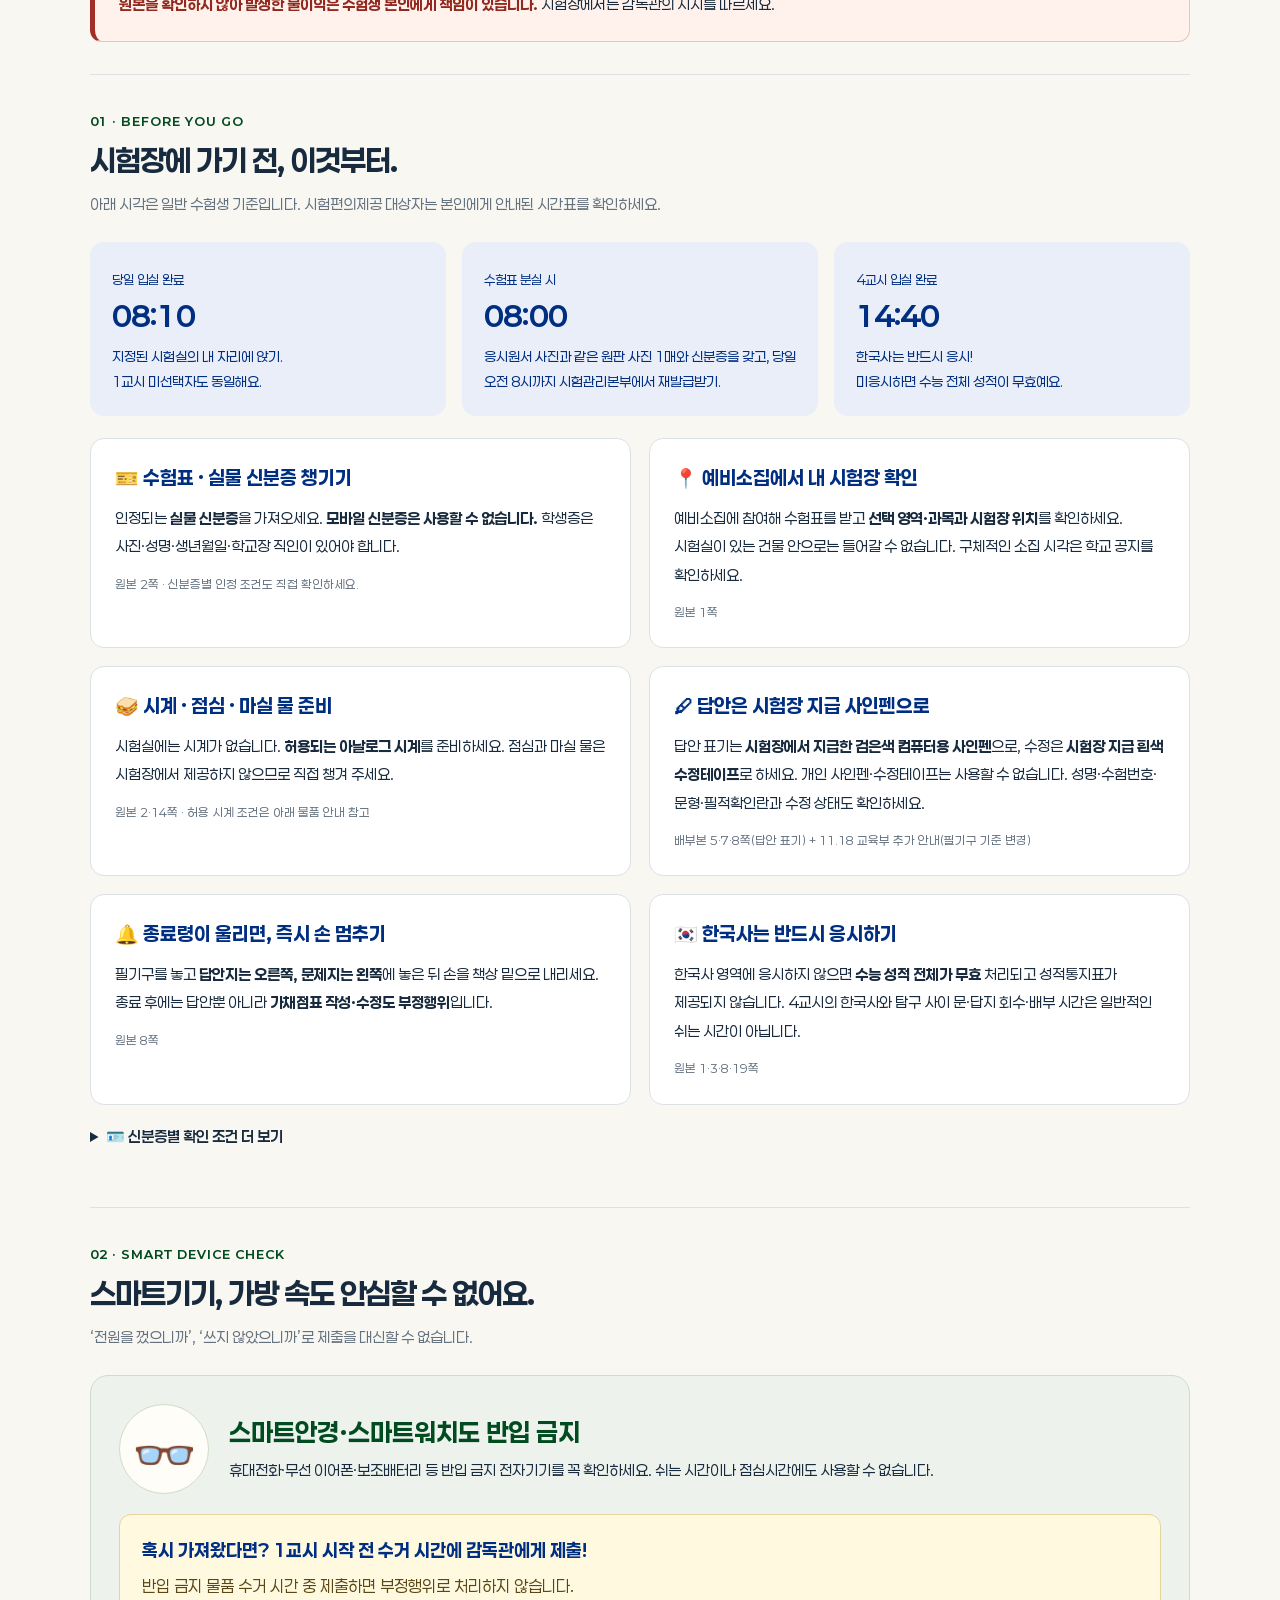
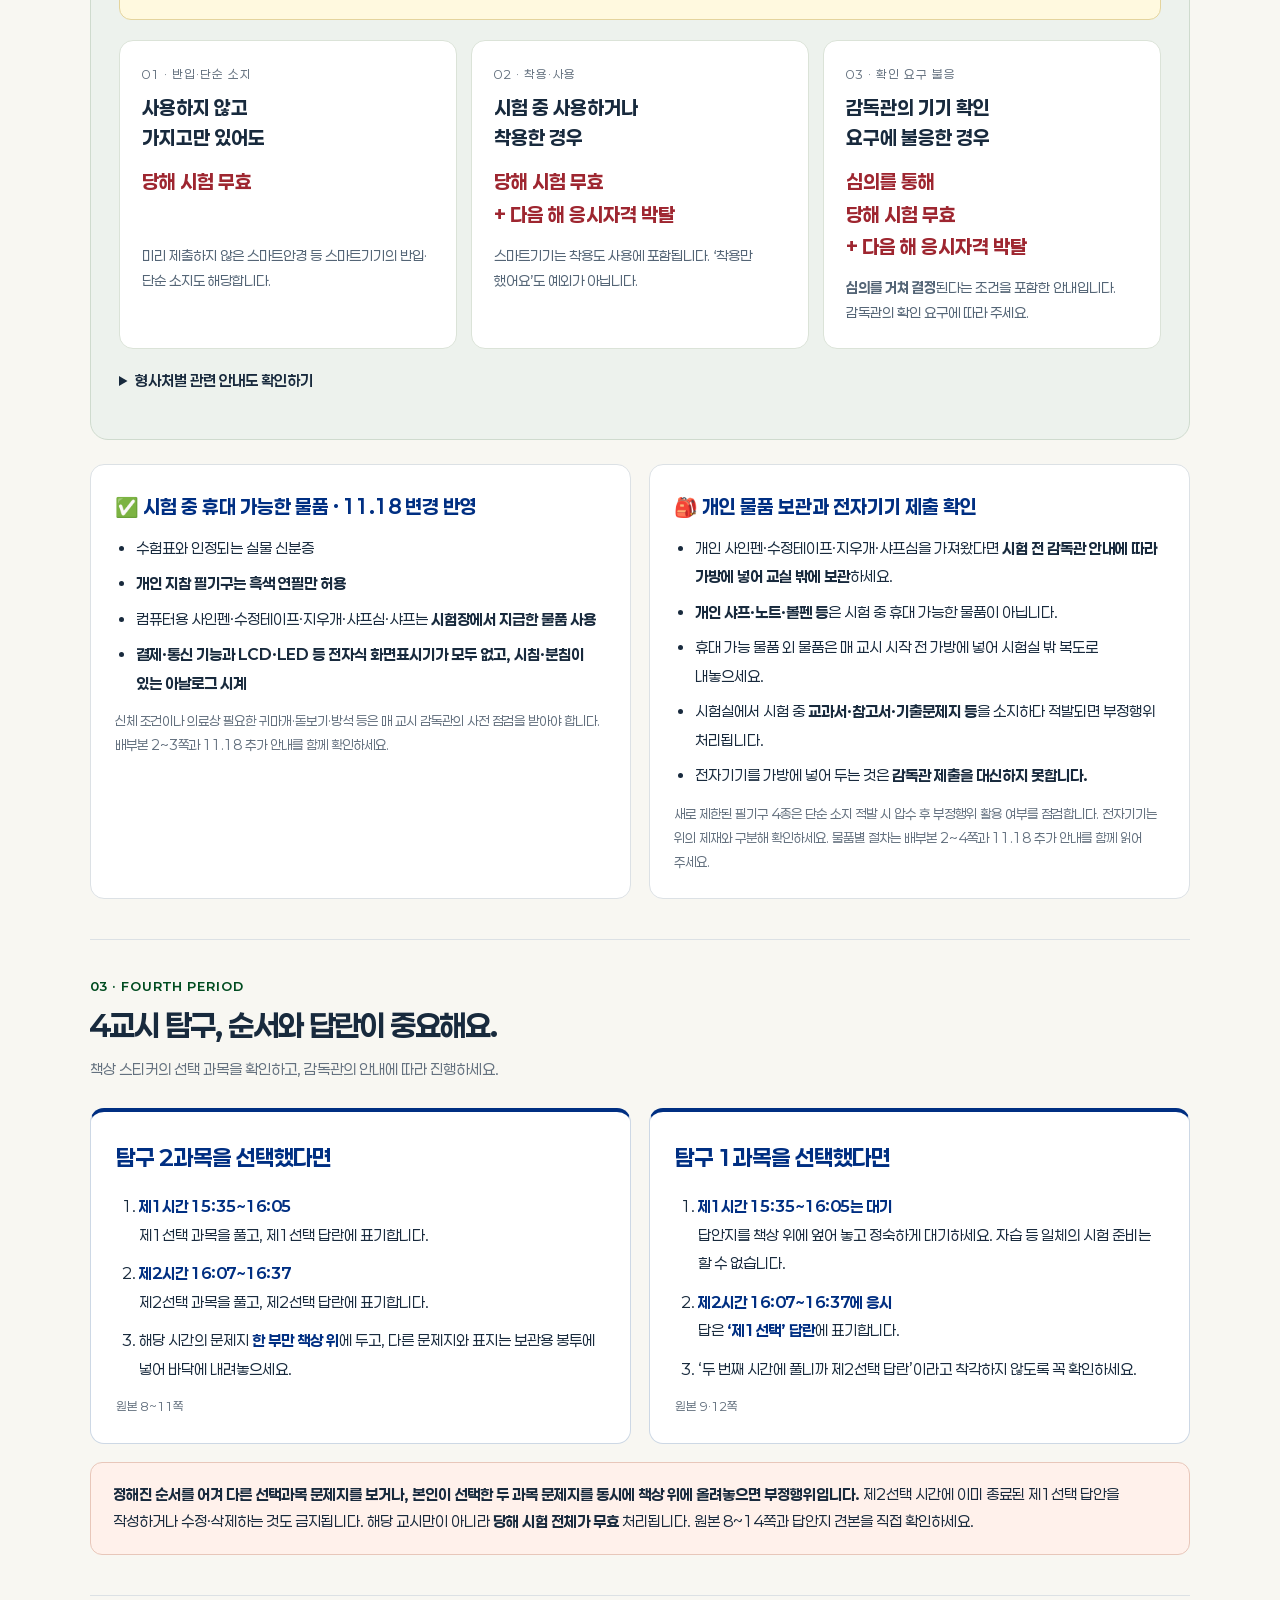
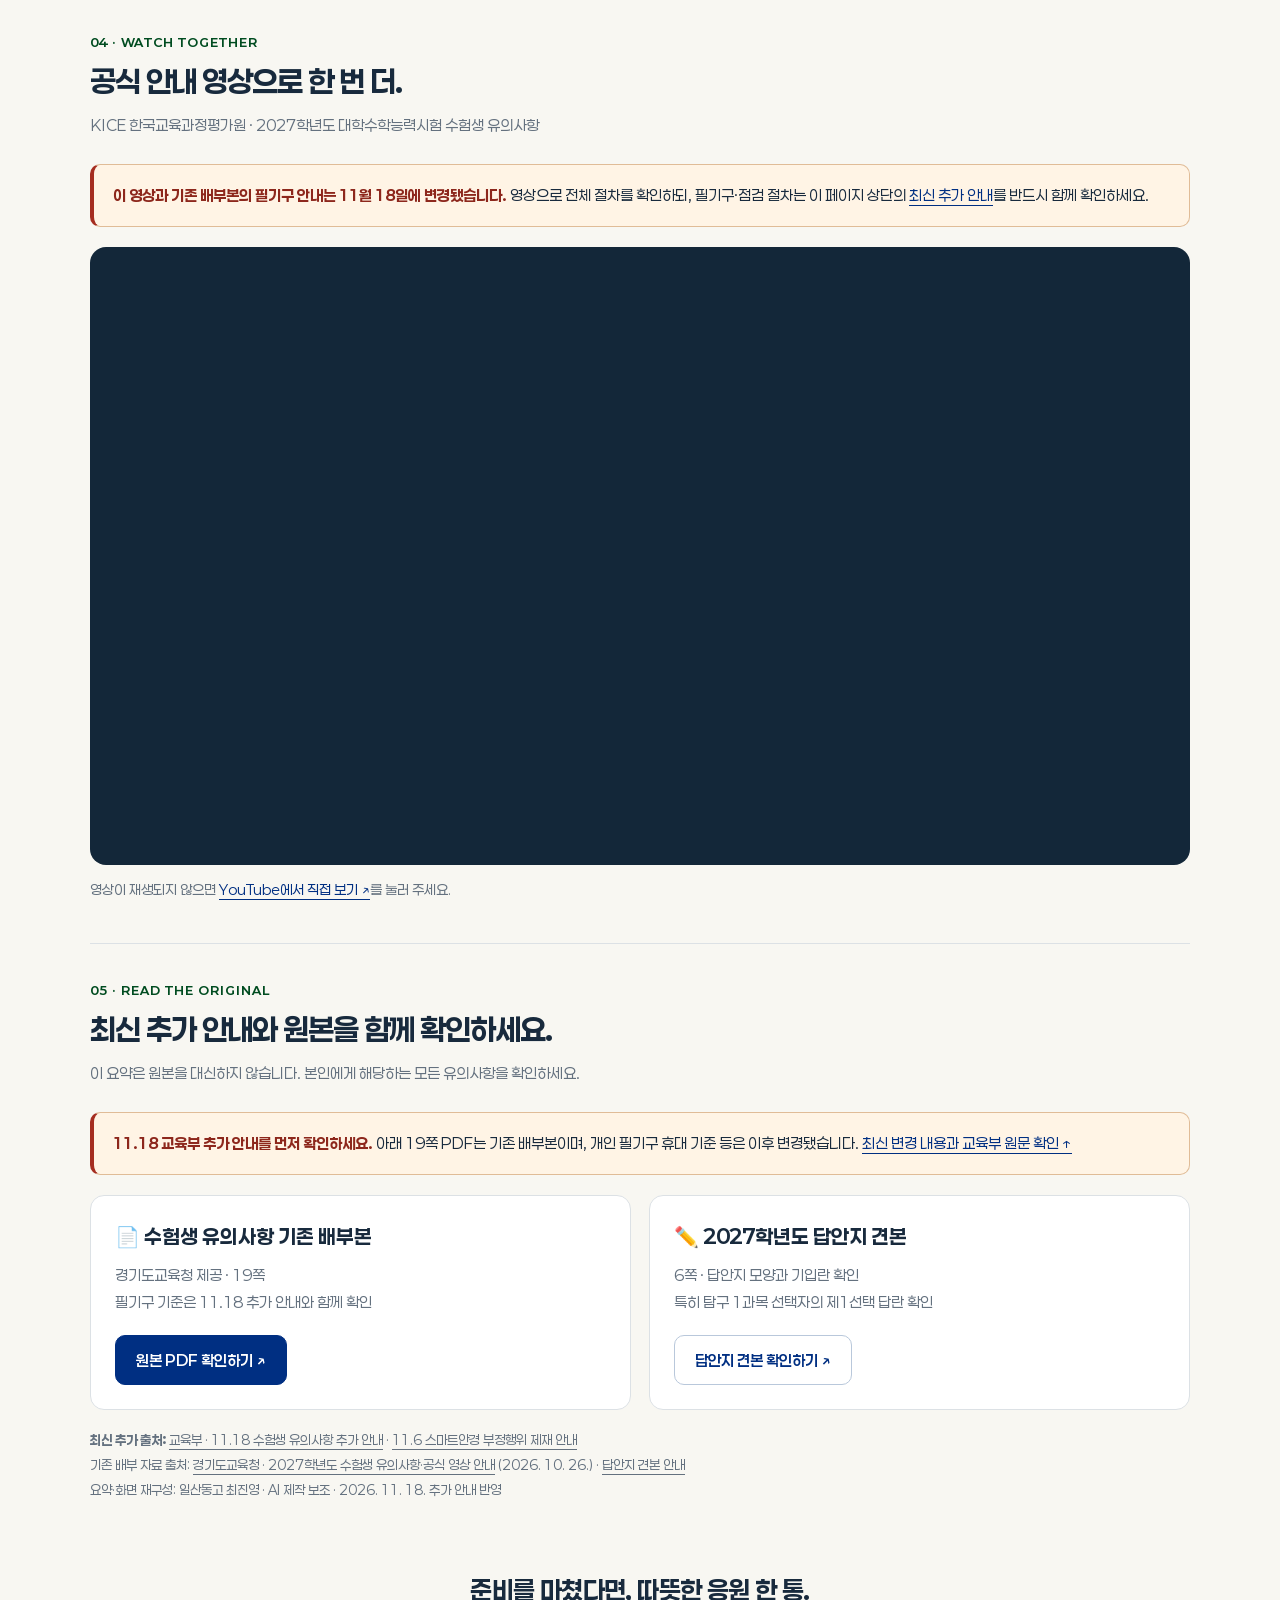
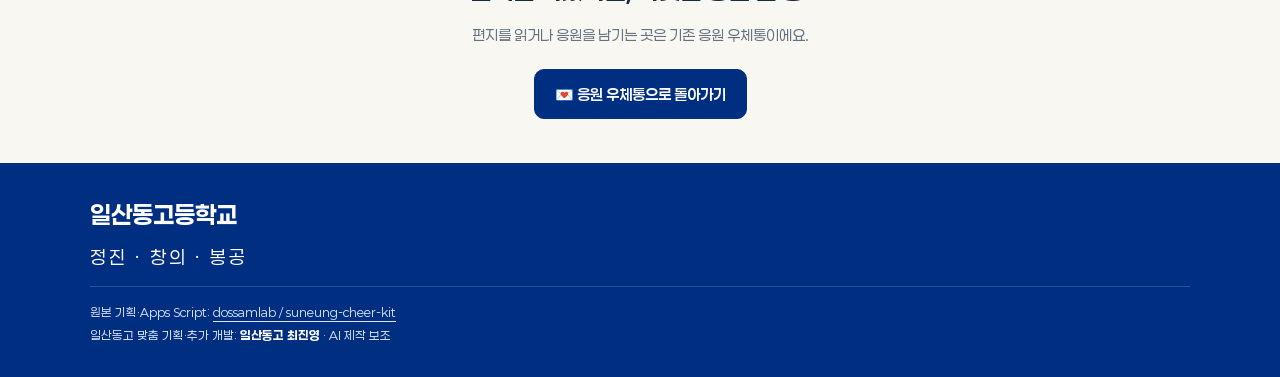
==== commit 46048b14: "Highlight November 18 exam security and stationery updates Lead the student guide with the urgent Mi" ====
--- a/exam-guide.html
+++ b/exam-guide.html
@@ -4,30 +4,52 @@
 <meta charset="utf-8"><meta name="viewport" content="width=device-width, initial-scale=1">
 <meta name="theme-color" content="#002f82">
 <title>수험생이라면 꼭 확인! · 일산동고등학교</title>
-<meta name="description" content="2027학년도 수능 핵심 유의사항, 스마트기기 제재 안내, 공식 안내 영상과 원본 자료를 한곳에서 확인하세요.">
+<meta name="description" content="11월 18일 교육부 긴급 추가 안내: 개인 필기구는 흑색 연필만. 시험장 지급 물품과 강화된 안경·소지품·복장 검사를 확인하세요.">
 <link rel="icon" href="./school-logo.png" type="image/png">
-<link rel="stylesheet" href="./assets/fonts.css"><link rel="stylesheet" href="./assets/exam-guide.css?v=20261112-public-ui">
+<link rel="stylesheet" href="./assets/fonts.css"><link rel="stylesheet" href="./assets/exam-guide.css?v=20261118-security-update">
 <link rel="canonical" href="https://lingus12.github.io/isdh_suneung2027/exam-guide.html">
 </head>
 <body>
-<a class="skip" href="#essentials">핵심 유의사항으로 바로 가기</a>
+<a class="skip" href="#security-update">11월 18일 긴급 변경 안내로 바로 가기</a>
 <header><div class="wrap header-inner">
 <a class="brand" href="./"><img src="./school-logo.png" width="50" height="50" alt=""><span><strong>일산동고등학교</strong><small>2027학년도 수능 · 수험생 안내</small></span></a>
 <a class="back" href="./">← 응원 우체통으로 돌아가기</a>
 </div></header>
 <main class="wrap">
 <section class="hero" aria-labelledby="guide-title">
-<div><p class="eyebrow">🍀 우리 수험생의 마지막 체크</p>
-<h1 id="guide-title">수험생이라면<br>꼭 확인해 주세요!</h1>
-<p>아는 내용도 한 번 더. 실수 없이, 너의 실력대로.<br>2026년 11월 19일 목요일 · 2027학년도 대학수학능력시험</p></div>
+<div><p class="eyebrow">🛡️ 11월 18일 교육부 추가 안내 반영</p>
+<h1 id="guide-title">바뀐 수능 안내,<br>지금 꼭 확인해요.</h1>
+<p>2026년 11월 19일 목요일 · 2027학년도 대학수학능력시험<br>준비물과 검사 절차가 달라졌습니다. 아래 긴급 변경부터 확인하세요.</p></div>
 <div class="clover" aria-hidden="true">🍀</div>
 </section>
+
+<section class="security-update" id="security-update" aria-labelledby="security-title">
+<p class="update-badge"><time datetime="2026-11-18">2026. 11. 18.</time> 교육부 긴급 추가 안내</p>
+<h2 id="security-title">개인 필기구는 <strong>흑색 연필만</strong>!</h2>
+<p class="update-intro">스마트안경·초소형 카메라 등 첨단기기 부정행위 예방을 위해 <strong>필기구 기준과 안경·소지품·복장 검사가 강화</strong>됩니다. 배부받은 기존 안내와 다른 부분을 꼭 확인하세요.</p>
+<div class="update-points">
+<article><p class="update-step">01 · 개인 준비</p><h3>직접 가져오는 필기구는<br> 흑색 연필만 허용</h3><p>개인 사인펜·수정테이프·지우개·샤프심은 시험 중 휴대할 수 없습니다. 개인 샤프도 기존처럼 휴대 금지입니다.</p></article>
+<article><p class="update-step">02 · 시험장 지급</p><h3>사인펜·수정테이프·<br> 지우개·샤프심은 지급품 사용</h3><p>새로 제한된 4종은 시험장에서 일괄 지급합니다. 샤프도 시험장에서 제공하는 것을 사용하세요.</p></article>
+<article><p class="update-step">03 · 이미 가져왔다면</p><h3>시험 전 감독관 안내에 따라<br> 가방에 넣어 교실 밖 보관</h3><p>이번에 제한된 4종의 시험 중 단순 소지는 <strong>압수 후 부정행위 활용 여부를 점검</strong>합니다. 실제 부정행위가 확인되면 관련 규정에 따라 엄중하게 조치됩니다.</p></article>
+</div>
+<div class="inspection-heading"><h3>안경·소지품·복장 검사가 강화됩니다</h3><p>감독관의 안내와 확인 절차에 협조해 주세요.</p></div>
+<ul class="inspection-list">
+<li><strong>안경 전수 점검</strong><span>1교시 전 안경을 내려놓고 스마트안경 여부를 확인합니다. 이후에도 매 교시 착용 상태를 확인합니다.</span></li>
+<li><strong>소지품 재점검</strong><span>휴대물품 검사를 강화하며, 3교시 전 모든 수험생의 휴대물품을 다시 점검합니다.</span></li>
+<li><strong>옷깃·소매·단추 확인</strong><span>단추에는 스티커를 부착합니다. 부정행위가 의심되면 금속탐지기 추가 검사도 실시합니다.</span></li>
+<li class="recommended"><strong>복장·장신구는 이렇게 권장</strong><span>가급적 단추 없는 옷을 입고, 목걸이·반지·모자 등 불필요한 장신구 착용은 자제해 주세요.</span></li>
+</ul>
+<p class="device-reminder"><strong>반입 금지 전자기기는 가져오지 마세요.</strong> 가져왔다면 1교시 시작 전 수거 시간에 감독관에게 제출하세요. 전원을 끄거나 가방에 두는 것으로 제출을 대신할 수 없습니다. <a href="#devices">전자기기 제출·제재 자세히 ↓</a></p>
+<div class="update-links"><a class="btn" href="https://www.moe.go.kr/boardCnts/viewRenew.do?boardID=294&amp;boardSeq=107693&amp;lev=0&amp;m=020402&amp;opType=N&amp;page=1&amp;s=moe&amp;searchType=null&amp;statusYN=W" target="_blank" rel="noopener noreferrer">11.18 교육부 추가 안내 원문 ↗</a><a href="#essentials">나머지 핵심 유의사항 확인 ↓</a></div>
+<p class="update-source">출처: 교육부 「2027 수능 강화된 부정행위 예방조치에 따른 수험생 유의사항 추가 안내」(2026. 11. 18.) · 안내문을 학생용 화면으로 요약·재구성했습니다.</p>
+</section>
+
 <nav class="jump" aria-label="유의사항 바로가기">
-<a href="#essentials">🎒 핵심 요약</a><a href="#devices">👓 스마트기기</a><a href="#inquiry">✏️ 4교시 탐구</a><a href="#video">▶ 안내 영상</a><a href="#originals">📄 원본 확인</a>
+<a class="latest-jump" href="#security-update">⚠️ 11.18 긴급 변경</a><a href="#essentials">🎒 핵심 요약</a><a href="#devices">👓 스마트기기</a><a href="#inquiry">✏️ 4교시 탐구</a><a href="#video">▶ 안내 영상</a><a href="#originals">📄 원본 확인</a>
 </nav>
 <aside class="ai-note" role="note">
 <h2>⚠️ AI 요약 안내 · 원본 확인은 필수입니다</h2>
-<p>이 페이지의 핵심 요약은 <strong>AI가 원본 자료를 정리한 내용</strong>입니다. 요약에는 누락이나 오류가 있을 수 있으므로 <a href="#originals"><strong>원본 수험생 유의사항을 반드시 직접 확인하세요.</strong></a><br>
+<p>이 페이지의 핵심 요약은 <strong>AI가 원본 자료를 정리한 내용</strong>입니다. 요약에는 누락이나 오류가 있을 수 있으므로 <a href="#originals"><strong>11월 18일 교육부 추가 안내와 원본 수험생 유의사항을 반드시 함께 확인하세요.</strong></a><br>
 <strong>원본을 확인하지 않아 발생한 불이익은 수험생 본인에게 책임이 있습니다.</strong> 시험장에서는 감독관의 지시를 따르세요.</p>
 </aside>
 <section class="section" id="essentials" aria-labelledby="essentials-title">
@@ -41,7 +63,7 @@
 <article class="summary-card"><h3>🎫 수험표 · 실물 신분증 챙기기</h3><p>인정되는 <strong>실물 신분증</strong>을 가져오세요. <strong>모바일 신분증은 사용할 수 없습니다.</strong> 학생증은 사진·성명·생년월일·학교장 직인이 있어야 합니다.</p><small class="source">원본 2쪽 · 신분증별 인정 조건도 직접 확인하세요.</small></article>
 <article class="summary-card"><h3>📍 예비소집에서 내 시험장 확인</h3><p>예비소집에 참여해 수험표를 받고 <strong>선택 영역·과목과 시험장 위치</strong>를 확인하세요. 시험실이 있는 건물 안으로는 들어갈 수 없습니다. 구체적인 소집 시각은 학교 공지를 확인하세요.</p><small class="source">원본 1쪽</small></article>
 <article class="summary-card"><h3>🥪 시계 · 점심 · 마실 물 준비</h3><p>시험실에는 시계가 없습니다. <strong>허용되는 아날로그 시계</strong>를 준비하세요. 점심과 마실 물은 시험장에서 제공하지 않으므로 직접 챙겨 주세요.</p><small class="source">원본 2·14쪽 · 허용 시계 조건은 아래 물품 안내 참고</small></article>
-<article class="summary-card"><h3>🖊 답안은 컴퓨터용 사인펜으로</h3><p>답안은 <strong>검은색 컴퓨터용 사인펜</strong>으로 표기하고, 고칠 때는 <strong>흰색 수정테이프</strong>를 사용하세요. 성명·수험번호·문형·필적확인란을 확인하고, 수정 전 표시가 깨끗이 지워졌는지도 살펴보세요.</p><small class="source">원본 5·7·8쪽</small></article>
+<article class="summary-card"><h3>🖊 답안은 시험장 지급 사인펜으로</h3><p>답안 표기는 <strong>시험장에서 지급한 검은색 컴퓨터용 사인펜</strong>으로, 수정은 <strong>시험장 지급 흰색 수정테이프</strong>로 하세요. 개인 사인펜·수정테이프는 사용할 수 없습니다. 성명·수험번호·문형·필적확인란과 수정 상태도 확인하세요.</p><small class="source">배부본 5·7·8쪽(답안 표기) + 11.18 교육부 추가 안내(필기구 기준 변경)</small></article>
 <article class="summary-card"><h3>🔔 종료령이 울리면, 즉시 손 멈추기</h3><p>필기구를 놓고 <strong>답안지는 오른쪽, 문제지는 왼쪽</strong>에 놓은 뒤 손을 책상 밑으로 내리세요. 종료 후에는 답안뿐 아니라 <strong>가채점표 작성·수정도 부정행위</strong>입니다.</p><small class="source">원본 8쪽</small></article>
 <article class="summary-card"><h3>🇰🇷 한국사는 반드시 응시하기</h3><p>한국사 영역에 응시하지 않으면 <strong>수능 성적 전체가 무효</strong> 처리되고 성적통지표가 제공되지 않습니다. 4교시의 한국사와 탐구 사이 문·답지 회수·배부 시간은 일반적인 쉬는 시간이 아닙니다.</p><small class="source">원본 1·3·8·19쪽</small></article>
 </div>
@@ -60,8 +82,8 @@
 <details class="device-detail"><summary>형사처벌 관련 안내도 확인하기</summary><p>스마트안경·스마트워치 등을 착용하거나 활용하여 부정행위를 한 경우 위계에 의한 공무집행방해 등으로 형사처벌을 받을 수 있으며, 고발·수사의뢰 등 엄정 대응이 예정돼 있습니다. 학교 제공 스마트기기 제재 안내문의 내용을 화면용으로 재구성했습니다.</p></details>
 </div>
 <div class="items">
-<article class="item-panel"><h3>✅ 시험 중 휴대 가능한 물품</h3><ul><li>수험표와 인정되는 실물 신분증</li><li>검은색 컴퓨터용 사인펜·흰색 수정테이프·흑색 연필·지우개·흑색 0.5㎜ 샤프심</li><li><strong>결제·통신 기능과 LCD·LED 등 전자식 화면표시기가 모두 없고, 시침·분침이 있는 아날로그 시계</strong></li><li>시험실에서 일괄 지급한 샤프 사용</li></ul><p class="fine">신체 조건이나 의료상 필요한 귀마개·돋보기·방석 등은 매 교시 감독관의 사전 점검을 받아야 합니다. 전체 조건은 원본 2~3쪽을 확인하세요.</p></article>
-<article class="item-panel"><h3>🎒 반입 금지와 별도로 구분하세요</h3><ul><li><strong>개인 샤프·노트·볼펜 등</strong>은 시험 중 휴대 가능한 물품이 아닙니다.</li><li>휴대 가능 물품 외 물품은 매 교시 시작 전 가방에 넣어 시험실 밖 복도로 내놓으세요.</li><li>시험실에서 시험 중 <strong>교과서·참고서·기출문제지 등</strong>을 소지하다 적발되면 부정행위 처리됩니다.</li><li>전자기기를 가방에 넣어 두는 것은 <strong>감독관 제출을 대신하지 못합니다.</strong></li></ul><p class="fine">물품 종류에 따라 관리·처리 절차가 다릅니다. 원본 2~4쪽의 세 가지 물품 구분을 꼭 읽어 주세요.</p></article>
+<article class="item-panel"><h3>✅ 시험 중 휴대 가능한 물품 · 11.18 변경 반영</h3><ul><li>수험표와 인정되는 실물 신분증</li><li><strong>개인 지참 필기구는 흑색 연필만 허용</strong></li><li>컴퓨터용 사인펜·수정테이프·지우개·샤프심·샤프는 <strong>시험장에서 지급한 물품 사용</strong></li><li><strong>결제·통신 기능과 LCD·LED 등 전자식 화면표시기가 모두 없고, 시침·분침이 있는 아날로그 시계</strong></li></ul><p class="fine">신체 조건이나 의료상 필요한 귀마개·돋보기·방석 등은 매 교시 감독관의 사전 점검을 받아야 합니다. 배부본 2~3쪽과 11.18 추가 안내를 함께 확인하세요.</p></article>
+<article class="item-panel"><h3>🎒 개인 물품 보관과 전자기기 제출 확인</h3><ul><li>개인 사인펜·수정테이프·지우개·샤프심을 가져왔다면 <strong>시험 전 감독관 안내에 따라 가방에 넣어 교실 밖에 보관</strong>하세요.</li><li><strong>개인 샤프·노트·볼펜 등</strong>은 시험 중 휴대 가능한 물품이 아닙니다.</li><li>휴대 가능 물품 외 물품은 매 교시 시작 전 가방에 넣어 시험실 밖 복도로 내놓으세요.</li><li>시험실에서 시험 중 <strong>교과서·참고서·기출문제지 등</strong>을 소지하다 적발되면 부정행위 처리됩니다.</li><li>전자기기를 가방에 넣어 두는 것은 <strong>감독관 제출을 대신하지 못합니다.</strong></li></ul><p class="fine">새로 제한된 필기구 4종은 단순 소지 적발 시 압수 후 부정행위 활용 여부를 점검합니다. 전자기기는 위의 제재와 구분해 확인하세요. 물품별 절차는 배부본 2~4쪽과 11.18 추가 안내를 함께 읽어 주세요.</p></article>
 </div>
 </section>
 <section class="section" id="inquiry" aria-labelledby="inquiry-title">
@@ -74,16 +96,18 @@
 </section>
 <section class="section" id="video" aria-labelledby="video-title">
 <div class="section-head"><p class="eyebrow">04 · WATCH TOGETHER</p><h2 id="video-title">공식 안내 영상으로 한 번 더.</h2><p>KICE 한국교육과정평가원 · 2027학년도 대학수학능력시험 수험생 유의사항</p></div>
+<p class="materials-update-note"><strong>이 영상과 기존 배부본의 필기구 안내는 11월 18일에 변경됐습니다.</strong> 영상으로 전체 절차를 확인하되, 필기구·점검 절차는 이 페이지 상단의 <a href="#security-update">최신 추가 안내</a>를 반드시 함께 확인하세요.</p>
 <div class="video-wrap"><iframe src="https://www.youtube-nocookie.com/embed/2pzVNJaFsfQ" title="한국교육과정평가원 2027학년도 수능 수험생 유의사항 안내 영상" loading="lazy" referrerpolicy="strict-origin-when-cross-origin" allow="encrypted-media; picture-in-picture; fullscreen" allowfullscreen></iframe></div>
 <p class="video-note">영상이 재생되지 않으면 <a href="https://www.youtube.com/watch?v=2pzVNJaFsfQ" target="_blank" rel="noopener noreferrer">YouTube에서 직접 보기 ↗</a>를 눌러 주세요.</p>
 </section>
 <section class="section" id="originals" aria-labelledby="originals-title">
-<div class="section-head"><p class="eyebrow">05 · READ THE ORIGINAL</p><h2 id="originals-title">마지막 확인은, 반드시 원본으로.</h2><p>이 요약은 원본을 대신하지 않습니다. 본인에게 해당하는 모든 유의사항을 확인하세요.</p></div>
+<div class="section-head"><p class="eyebrow">05 · READ THE ORIGINAL</p><h2 id="originals-title">최신 추가 안내와 원본을 함께 확인하세요.</h2><p>이 요약은 원본을 대신하지 않습니다. 본인에게 해당하는 모든 유의사항을 확인하세요.</p></div>
+<p class="materials-update-note"><strong>11.18 교육부 추가 안내를 먼저 확인하세요.</strong> 아래 19쪽 PDF는 기존 배부본이며, 개인 필기구 휴대 기준 등은 이후 변경됐습니다. <a href="#security-update">최신 변경 내용과 교육부 원문 확인 ↑</a></p>
 <div class="original-links">
-<article class="original-card"><h3>📄 수험생 유의사항 원본</h3><p>경기도교육청 제공 · 19쪽<br>물품 관리·응시 절차·부정행위·시간표 전체</p><a class="btn" href="./materials/official-guide-2027.pdf" target="_blank" rel="noopener noreferrer">원본 PDF 확인하기 ↗</a></article>
+<article class="original-card"><h3>📄 수험생 유의사항 기존 배부본</h3><p>경기도교육청 제공 · 19쪽<br>필기구 기준은 11.18 추가 안내와 함께 확인</p><a class="btn" href="./materials/official-guide-2027.pdf" target="_blank" rel="noopener noreferrer">원본 PDF 확인하기 ↗</a></article>
 <article class="original-card"><h3>✏️ 2027학년도 답안지 견본</h3><p>6쪽 · 답안지 모양과 기입란 확인<br>특히 탐구 1과목 선택자의 제1선택 답란 확인</p><a class="btn light" href="./materials/answer-sheet-2027.pdf" target="_blank" rel="noopener noreferrer">답안지 견본 확인하기 ↗</a></article>
 </div>
-<p class="source-link">출처: <a href="https://www.goe.go.kr/goe/na/ntt/selectNttInfo.do?bbsId=2675&amp;mi=10961&amp;nttSn=2379031" target="_blank" rel="noopener noreferrer">경기도교육청 · 2027학년도 수험생 유의사항·공식 영상 안내</a> (2026. 10. 26.) · <a href="https://www.goe.go.kr/goe/na/ntt/selectNttInfo.do?mi=10961&amp;nttSn=2379029" target="_blank" rel="noopener noreferrer">답안지 견본 안내</a><br>요약·화면 재구성: 일산동고 최진영 · AI 제작 보조 · 2026. 11. 12. 확인</p>
+<p class="source-link"><strong>최신 추가 출처:</strong> <a href="https://www.moe.go.kr/boardCnts/viewRenew.do?boardID=294&amp;boardSeq=107693&amp;lev=0&amp;m=020402&amp;opType=N&amp;page=1&amp;s=moe&amp;searchType=null&amp;statusYN=W" target="_blank" rel="noopener noreferrer">교육부 · 11.18 수험생 유의사항 추가 안내</a> · <a href="https://www.moe.go.kr/boardCnts/viewRenew.do?boardID=340&amp;boardSeq=107580&amp;lev=0&amp;m=0202&amp;opType=N" target="_blank" rel="noopener noreferrer">11.6 스마트안경 부정행위 제재 안내</a><br>기존 배부 자료 출처: <a href="https://www.goe.go.kr/goe/na/ntt/selectNttInfo.do?bbsId=2675&amp;mi=10961&amp;nttSn=2379031" target="_blank" rel="noopener noreferrer">경기도교육청 · 2027학년도 수험생 유의사항·공식 영상 안내</a> (2026. 10. 26.) · <a href="https://www.goe.go.kr/goe/na/ntt/selectNttInfo.do?mi=10961&amp;nttSn=2379029" target="_blank" rel="noopener noreferrer">답안지 견본 안내</a><br>요약·화면 재구성: 일산동고 최진영 · AI 제작 보조 · 2026. 11. 18. 추가 안내 반영</p>
 </section>
 <section class="return" aria-labelledby="return-title"><h2 id="return-title">준비를 마쳤다면, 따뜻한 응원 한 통.</h2><p>편지를 읽거나 응원을 남기는 곳은 기존 응원 우체통이에요.</p><a class="btn" href="./index.html#wall">💌 응원 우체통으로 돌아가기</a></section>
 </main>
--- a/assets/exam-guide.css
+++ b/assets/exam-guide.css
@@ -3,3 +3,39 @@
 .back{min-height:56px;padding:12px 24px;border:1px solid #002f82;border-radius:12px;background:#002f82;color:#fff;font-size:20px;font-weight:700;line-height:1.5;justify-content:center;text-align:center;box-shadow:0 3px 9px #002f8214}
 .back:hover{background:#164b98}
 @media(max-width:750px){.header-inner{flex-wrap:wrap;justify-content:flex-start;padding:14px 0;gap:12px}.back{width:100%;min-height:52px;padding:12px 16px;font-size:18px}}
+
+/* 2026.11.18 교육부 긴급 추가 안내를 첫 화면에 강조합니다. */
+.hero{padding-top:30px;padding-bottom:24px}
+.hero h1{font-size:clamp(32px,4.1vw,45px)}
+.security-update{border:2px solid #a52d20;border-top:8px solid #a52d20;border-radius:18px;background:#fff3eb;padding:28px;margin-bottom:26px;scroll-margin-top:24px;overflow-wrap:anywhere}
+.update-badge{display:inline-block;background:#a52d20;color:#fff;border-radius:7px;padding:5px 12px;font-size:13px;font-weight:700;letter-spacing:.3px}
+.security-update h2{font-size:clamp(27px,3.6vw,37px);line-height:1.5;letter-spacing:-1px;margin:15px 0 9px;color:#7e241b}
+.security-update h2 strong{color:#a52d20;text-decoration:underline;text-decoration-color:#dca36c;text-underline-offset:6px;text-decoration-thickness:3px}
+.update-intro{font-size:16px;color:#563e35}
+.update-points{display:grid;grid-template-columns:repeat(3,minmax(0,1fr));gap:14px;margin-top:23px}
+.update-points article{min-width:0;background:#fffdf9;border:1px solid #e2c4b4;border-radius:12px;padding:20px}
+.update-step{font-size:12px;font-weight:700;letter-spacing:.7px;color:#93502e}
+.update-points h3{font-size:19px;line-height:1.65;color:#002f82;margin:8px 0 10px}
+.update-points article>p:last-child{font-size:14px;line-height:1.9;color:#4d4d4d}
+.inspection-heading{margin-top:26px}
+.inspection-heading h3{font-size:22px;line-height:1.6;color:#7e241b}
+.inspection-heading p{font-size:14px;color:#6a5144}
+.inspection-list{display:grid;grid-template-columns:repeat(2,minmax(0,1fr));gap:12px;padding:0;list-style:none;margin:14px 0 0}
+.inspection-list li{min-width:0;border:1px solid #e5cbbb;border-radius:10px;padding:15px 18px;background:#fffdf9}
+.inspection-list strong{display:block;font-size:16px;color:#002f82;margin-bottom:4px}
+.inspection-list span{display:block;font-size:14px;line-height:1.85}
+.inspection-list .recommended{background:#fff7d9;border-color:#e0cc8c}
+.device-reminder{font-size:15px;line-height:1.9;background:#fff;border-left:4px solid #a52d20;border-radius:6px;padding:16px 18px;margin-top:20px}
+.device-reminder>strong{color:#9a271d;display:block}
+.device-reminder a{display:inline-block;color:#002f82;font-weight:600;text-underline-offset:4px}
+.update-links{display:flex;align-items:center;flex-wrap:wrap;gap:12px 20px;margin-top:20px}
+.update-links .btn{background:#a52d20;border-color:#a52d20}
+.update-links .btn:hover{background:#842116}
+.update-links>a:not(.btn){font-size:14px;color:#002f82;min-height:44px;display:inline-flex;align-items:center;text-underline-offset:4px}
+.update-source{font-size:12px;color:#745c50;line-height:1.9;margin-top:16px}
+.jump .latest-jump{background:#a52d20;color:#fff;border-color:#a52d20}
+.materials-update-note{border:1px solid #e0bc97;border-left:4px solid #a52d20;background:#fff4e5;border-radius:10px;padding:16px 19px;font-size:15px;line-height:1.9;margin-bottom:20px}
+.materials-update-note strong{color:#8d271c}
+.materials-update-note a{color:#002f82;text-underline-offset:4px}
+@media(max-width:800px){.update-points{grid-template-columns:1fr}.update-points h3 br{display:none}.update-points article{padding:18px}.security-update{padding:23px}}
+@media(max-width:600px){.hero{padding-top:22px;padding-bottom:20px}.hero h1{font-size:32px}.security-update{padding:20px 17px;border-radius:13px;margin-bottom:22px}.update-badge{font-size:12px;padding:5px 9px}.security-update h2{font-size:27px;letter-spacing:-.7px;margin-top:13px}.update-intro{font-size:15px}.update-points{margin-top:18px;gap:12px}.update-points h3{font-size:18px}.inspection-heading h3{font-size:21px}.inspection-list{grid-template-columns:1fr}.inspection-list li{padding:14px 16px}.device-reminder{font-size:14px;padding:15px}.update-links{display:block}.update-links .btn{width:100%;font-size:14px}.update-links>a:not(.btn){margin-top:9px}.materials-update-note{font-size:14px;padding:15px 17px}.update-source{font-size:12px}}
